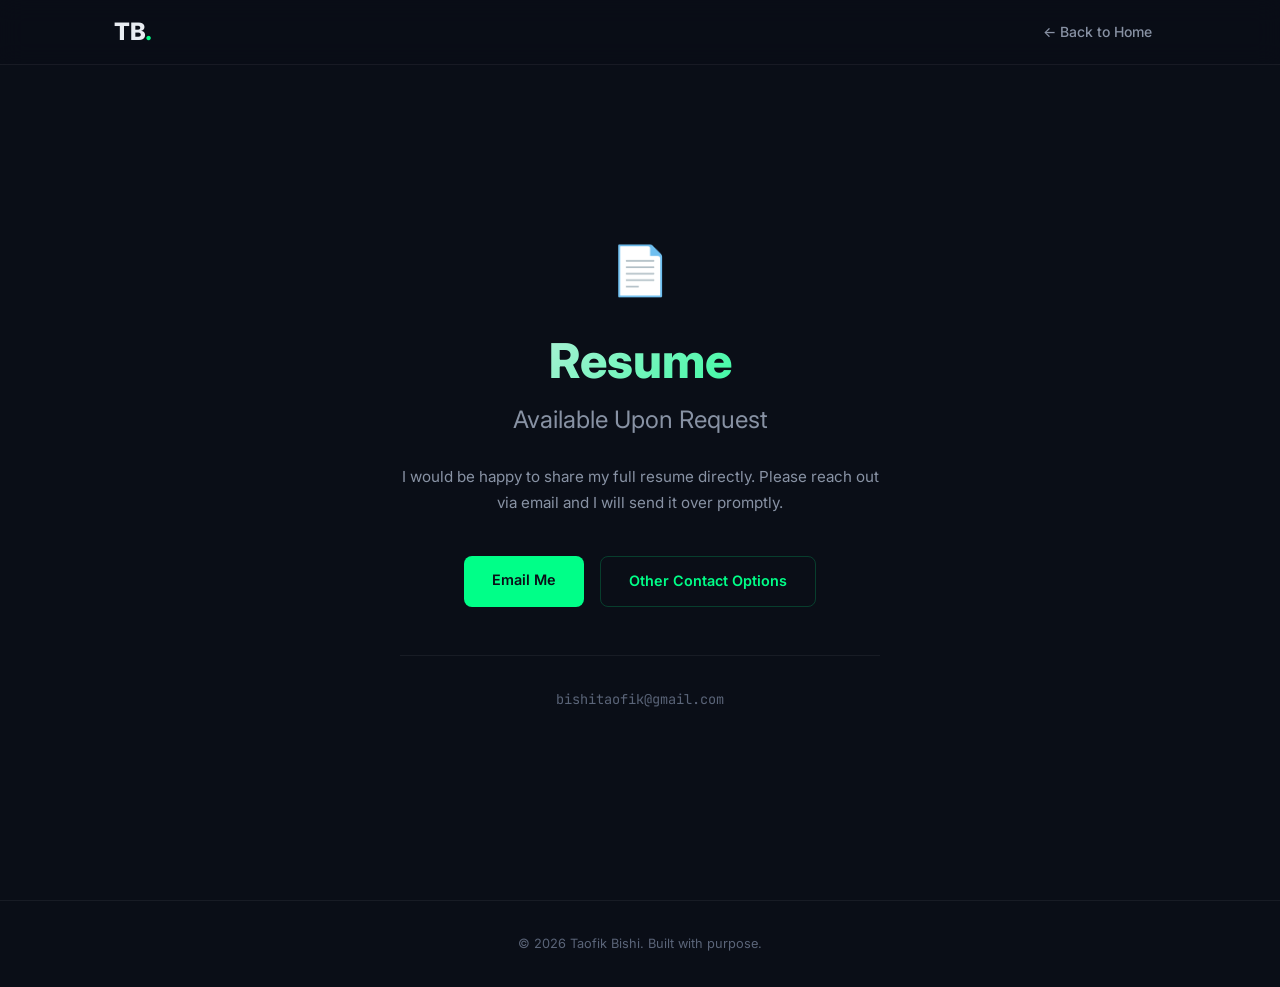
==== resume.html @ 84e80323 "Add technical blog (3 articles), SEO/Open Graph meta, resume page, and responsive blog styles" ====
<!DOCTYPE html>
<html lang="en">
<head>
  <meta charset="UTF-8">
  <meta name="viewport" content="width=device-width, initial-scale=1.0">
  <meta name="description" content="Resume request page for Taofik Bishi — Finance & Cybersecurity Professional.">
  <meta name="author" content="Taofik Bishi">
  <title>Resume | Taofik Bishi</title>
  <link rel="preconnect" href="https://fonts.googleapis.com">
  <link rel="preconnect" href="https://fonts.gstatic.com" crossorigin>
  <link href="https://fonts.googleapis.com/css2?family=Inter:wght@300;400;500;600;700;800&family=JetBrains+Mono:wght@400;500&display=swap" rel="stylesheet">
  <link rel="stylesheet" href="styles.css">
</head>
<body>
  <!-- Navigation -->
  <nav id="navbar" class="scrolled" role="navigation" aria-label="Resume navigation">
    <div class="nav-container">
      <a href="index.html" class="nav-logo">TB<span class="accent">.</span></a>
      <ul class="nav-links" id="nav-links" role="list">
        <li><a href="index.html">&larr; Back to Home</a></li>
      </ul>
    </div>
  </nav>

  <!-- Resume Section -->
  <section class="hero" style="min-height: 100vh;">
    <div class="hero-content">
      <div class="resume-icon" style="font-size: 3rem; margin-bottom: 24px;">&#128196;</div>
      <h1 class="hero-name" style="font-size: clamp(2rem, 5vw, 3rem);">Resume</h1>
      <h2 class="hero-title" style="margin-bottom: 24px;">Available Upon Request</h2>
      <p style="color: var(--text-secondary); max-width: 480px; margin: 0 auto 40px; font-size: 0.95rem; line-height: 1.7;">
        I would be happy to share my full resume directly. Please reach out via email and I will send it over promptly.
      </p>
      <div class="hero-cta">
        <a href="mailto:bishitaofik@gmail.com" class="btn btn-primary">Email Me</a>
        <a href="index.html#contact" class="btn btn-outline">Other Contact Options</a>
      </div>
      <div style="margin-top: 48px; padding-top: 32px; border-top: 1px solid var(--border);">
        <p style="color: var(--text-muted); font-size: 0.85rem; font-family: var(--font-mono);">bishitaofik@gmail.com</p>
      </div>
    </div>
  </section>

  <!-- Footer -->
  <footer class="footer">
    <div class="container">
      <p>&copy; 2026 Taofik Bishi. Built with purpose.</p>
    </div>
  </footer>

  <script src="script.js"></script>
</body>
</html>
---- styles.css ----
/* ============================================
   Taofik Bishi — Portfolio Stylesheet
   Dark theme + cyber-green accent
   ============================================ */

/* --- Reset & Base --- */
*,
*::before,
*::after {
  margin: 0;
  padding: 0;
  box-sizing: border-box;
}

:root {
  --bg-primary: #0a0e17;
  --bg-secondary: #0f1520;
  --bg-card: #141c2b;
  --bg-card-hover: #1a2538;
  --accent: #00ff88;
  --accent-dim: rgba(0, 255, 136, 0.15);
  --accent-glow: rgba(0, 255, 136, 0.3);
  --text-primary: #e8ecf1;
  --text-secondary: #8892a4;
  --text-muted: #5a6478;
  --border: rgba(255, 255, 255, 0.06);
  --border-accent: rgba(0, 255, 136, 0.2);
  --font-body: 'Inter', -apple-system, BlinkMacSystemFont, 'Segoe UI', sans-serif;
  --font-mono: 'JetBrains Mono', 'Fira Code', monospace;
  --radius: 8px;
  --radius-lg: 12px;
  --shadow: 0 4px 24px rgba(0, 0, 0, 0.3);
  --shadow-glow: 0 0 20px rgba(0, 255, 136, 0.1);
  --transition: 0.3s cubic-bezier(0.4, 0, 0.2, 1);
  --max-width: 1100px;
}

html {
  scroll-behavior: smooth;
  font-size: 16px;
}

body {
  font-family: var(--font-body);
  background-color: var(--bg-primary);
  color: var(--text-primary);
  line-height: 1.7;
  overflow-x: hidden;
  -webkit-font-smoothing: antialiased;
  -moz-osx-font-smoothing: grayscale;
}

a {
  color: var(--accent);
  text-decoration: none;
  transition: color var(--transition);
}

a:hover {
  color: #33ffaa;
}

img {
  max-width: 100%;
  display: block;
}

/* --- Matrix Background --- */
#matrix-bg {
  position: fixed;
  top: 0;
  left: 0;
  width: 100%;
  height: 100%;
  z-index: 0;
  pointer-events: none;
  opacity: 0.04;
}

/* --- Container --- */
.container {
  max-width: var(--max-width);
  margin: 0 auto;
  padding: 0 24px;
}

/* --- Navigation --- */
#navbar {
  position: fixed;
  top: 0;
  left: 0;
  right: 0;
  z-index: 1000;
  background: rgba(10, 14, 23, 0.85);
  backdrop-filter: blur(12px);
  -webkit-backdrop-filter: blur(12px);
  border-bottom: 1px solid var(--border);
  transition: background var(--transition), box-shadow var(--transition);
}

#navbar.scrolled {
  background: rgba(10, 14, 23, 0.95);
  box-shadow: 0 2px 20px rgba(0, 0, 0, 0.4);
}

.nav-container {
  max-width: var(--max-width);
  margin: 0 auto;
  padding: 0 24px;
  display: flex;
  align-items: center;
  justify-content: space-between;
  height: 64px;
}

.nav-logo {
  font-size: 1.5rem;
  font-weight: 800;
  color: var(--text-primary);
  letter-spacing: -0.5px;
}

.nav-logo .accent {
  color: var(--accent);
}

.nav-logo:hover {
  color: var(--text-primary);
}

.nav-links {
  display: flex;
  list-style: none;
  gap: 8px;
}

.nav-links a {
  color: var(--text-secondary);
  font-size: 0.875rem;
  font-weight: 500;
  padding: 8px 14px;
  border-radius: var(--radius);
  transition: color var(--transition), background var(--transition);
}

.nav-links a:hover,
.nav-links a.active {
  color: var(--accent);
  background: var(--accent-dim);
}

/* Hamburger */
.hamburger {
  display: none;
  flex-direction: column;
  gap: 5px;
  background: none;
  border: none;
  cursor: pointer;
  padding: 4px;
  z-index: 1001;
}

.hamburger span {
  display: block;
  width: 24px;
  height: 2px;
  background: var(--text-primary);
  border-radius: 2px;
  transition: transform var(--transition), opacity var(--transition);
}

.hamburger.active span:nth-child(1) {
  transform: rotate(45deg) translate(5px, 5px);
}

.hamburger.active span:nth-child(2) {
  opacity: 0;
}

.hamburger.active span:nth-child(3) {
  transform: rotate(-45deg) translate(5px, -5px);
}

/* --- Hero Section --- */
.hero {
  position: relative;
  z-index: 1;
  min-height: 100vh;
  display: flex;
  flex-direction: column;
  align-items: center;
  justify-content: center;
  text-align: center;
  padding: 120px 24px 80px;
}

.hero-content {
  max-width: 720px;
}

.hero-greeting {
  font-family: var(--font-mono);
  font-size: 1rem;
  color: var(--accent);
  margin-bottom: 12px;
  letter-spacing: 1px;
}

.hero-name {
  font-size: clamp(2.8rem, 7vw, 4.5rem);
  font-weight: 800;
  line-height: 1.1;
  margin-bottom: 12px;
  background: linear-gradient(135deg, var(--text-primary) 0%, var(--accent) 100%);
  -webkit-background-clip: text;
  -webkit-text-fill-color: transparent;
  background-clip: text;
}

.hero-title {
  font-size: clamp(1.1rem, 3vw, 1.5rem);
  font-weight: 400;
  color: var(--text-secondary);
  margin-bottom: 16px;
}

.hero-tagline {
  font-family: var(--font-mono);
  font-size: 0.95rem;
  color: var(--text-muted);
  min-height: 1.7em;
  margin-bottom: 36px;
}

.hero-tagline .cursor {
  display: inline-block;
  width: 2px;
  height: 1.1em;
  background: var(--accent);
  margin-left: 2px;
  vertical-align: text-bottom;
  animation: blink 1s step-end infinite;
}

@keyframes blink {
  0%, 100% { opacity: 1; }
  50% { opacity: 0; }
}

.hero-cta {
  display: flex;
  gap: 16px;
  justify-content: center;
  flex-wrap: wrap;
}

.hero-scroll-indicator {
  position: absolute;
  bottom: 32px;
  left: 50%;
  transform: translateX(-50%);
  animation: float 2.5s ease-in-out infinite;
}

.scroll-arrow {
  width: 24px;
  height: 24px;
  border-right: 2px solid var(--text-muted);
  border-bottom: 2px solid var(--text-muted);
  transform: rotate(45deg);
  opacity: 0.4;
}

@keyframes float {
  0%, 100% { transform: translateX(-50%) translateY(0); }
  50% { transform: translateX(-50%) translateY(10px); }
}

/* --- Buttons --- */
.btn {
  display: inline-block;
  padding: 12px 28px;
  font-size: 0.9rem;
  font-weight: 600;
  border-radius: var(--radius);
  cursor: pointer;
  transition: all var(--transition);
  border: none;
  font-family: var(--font-body);
}

.btn-primary {
  background: var(--accent);
  color: var(--bg-primary);
}

.btn-primary:hover {
  background: #33ffaa;
  color: var(--bg-primary);
  box-shadow: var(--shadow-glow);
  transform: translateY(-2px);
}

.btn-outline {
  background: transparent;
  color: var(--accent);
  border: 1px solid var(--border-accent);
}

.btn-outline:hover {
  background: var(--accent-dim);
  color: var(--accent);
  transform: translateY(-2px);
}

/* --- Section Base --- */
.section {
  position: relative;
  z-index: 1;
  padding: 100px 0;
}

.section-alt {
  background: var(--bg-secondary);
}

.section-title {
  font-size: 2rem;
  font-weight: 700;
  text-align: center;
  margin-bottom: 56px;
  position: relative;
}

.section-title::after {
  content: '';
  display: block;
  width: 48px;
  height: 3px;
  background: var(--accent);
  margin: 16px auto 0;
  border-radius: 2px;
}

/* --- About Section --- */
.about-content {
  display: grid;
  grid-template-columns: 1fr 1fr;
  gap: 48px;
  align-items: start;
}

.about-text p {
  color: var(--text-secondary);
  margin-bottom: 16px;
  font-size: 0.95rem;
}

.about-text strong {
  color: var(--text-primary);
}

.about-highlights {
  display: flex;
  flex-direction: column;
  gap: 16px;
}

.highlight-card {
  background: var(--bg-card);
  border: 1px solid var(--border);
  border-radius: var(--radius);
  padding: 20px 24px;
  display: flex;
  align-items: center;
  gap: 16px;
  transition: border-color var(--transition), transform var(--transition);
}

.highlight-card:hover {
  border-color: var(--border-accent);
  transform: translateX(4px);
}

.highlight-icon {
  font-size: 1.5rem;
  width: 48px;
  height: 48px;
  display: flex;
  align-items: center;
  justify-content: center;
  background: var(--accent-dim);
  border-radius: var(--radius);
  flex-shrink: 0;
}

.highlight-card h3 {
  font-size: 1rem;
  font-weight: 600;
  margin-bottom: 2px;
}

.highlight-card p {
  font-size: 0.8rem;
  color: var(--text-muted);
}

/* --- Skills Section --- */
.skills-grid {
  display: grid;
  grid-template-columns: repeat(2, 1fr);
  gap: 20px;
}

.skill-card {
  background: var(--bg-card);
  border: 1px solid var(--border);
  border-radius: var(--radius);
  padding: 20px 24px;
  transition: border-color var(--transition), box-shadow var(--transition);
}

.skill-card:hover {
  border-color: var(--border-accent);
  box-shadow: var(--shadow-glow);
}

.skill-header {
  display: flex;
  justify-content: space-between;
  align-items: center;
  margin-bottom: 10px;
}

.skill-name {
  font-weight: 600;
  font-size: 0.95rem;
}

.skill-level {
  font-family: var(--font-mono);
  font-size: 0.8rem;
  color: var(--accent);
}

.skill-bar {
  width: 100%;
  height: 6px;
  background: rgba(255, 255, 255, 0.06);
  border-radius: 3px;
  overflow: hidden;
  margin-bottom: 10px;
}

.skill-fill {
  height: 100%;
  width: 0;
  background: linear-gradient(90deg, var(--accent), #00cc6a);
  border-radius: 3px;
  transition: width 1.2s cubic-bezier(0.4, 0, 0.2, 1);
}

.skill-tag {
  font-size: 0.75rem;
  color: var(--text-muted);
  font-family: var(--font-mono);
}

/* --- Projects Section --- */
.projects-grid {
  display: grid;
  grid-template-columns: repeat(auto-fill, minmax(320px, 1fr));
  gap: 24px;
}

.project-card {
  background: var(--bg-card);
  border: 1px solid var(--border);
  border-radius: var(--radius-lg);
  padding: 32px 28px;
  display: flex;
  flex-direction: column;
  transition: border-color var(--transition), transform var(--transition), box-shadow var(--transition);
}

.project-card:hover {
  border-color: var(--border-accent);
  transform: translateY(-4px);
  box-shadow: var(--shadow-glow);
}

.project-icon {
  font-size: 2rem;
  margin-bottom: 16px;
}

.project-name {
  font-size: 1.15rem;
  font-weight: 700;
  margin-bottom: 10px;
}

.project-desc {
  color: var(--text-secondary);
  font-size: 0.875rem;
  flex-grow: 1;
  margin-bottom: 16px;
}

.project-tags {
  display: flex;
  flex-wrap: wrap;
  gap: 8px;
  margin-bottom: 16px;
}

.project-tags span {
  font-family: var(--font-mono);
  font-size: 0.7rem;
  padding: 4px 10px;
  background: var(--accent-dim);
  color: var(--accent);
  border-radius: 20px;
  border: 1px solid var(--border-accent);
}

.project-link {
  font-size: 0.875rem;
  font-weight: 600;
  display: inline-flex;
  align-items: center;
  gap: 4px;
  transition: gap var(--transition);
}

.project-link:hover {
  gap: 8px;
}

/* --- Blog Section --- */
.blog-grid {
  display: grid;
  grid-template-columns: repeat(auto-fill, minmax(320px, 1fr));
  gap: 24px;
}

.blog-card {
  background: var(--bg-card);
  border: 1px solid var(--border);
  border-radius: var(--radius-lg);
  padding: 32px 28px;
  display: flex;
  flex-direction: column;
  transition: border-color var(--transition), transform var(--transition), box-shadow var(--transition);
  color: var(--text-primary);
  text-decoration: none;
}

.blog-card:hover {
  border-color: var(--border-accent);
  transform: translateY(-4px);
  box-shadow: var(--shadow-glow);
  color: var(--text-primary);
}

.blog-card-tag {
  font-family: var(--font-mono);
  font-size: 0.7rem;
  padding: 4px 10px;
  background: var(--accent-dim);
  color: var(--accent);
  border-radius: 20px;
  border: 1px solid var(--border-accent);
  display: inline-block;
  width: fit-content;
  margin-bottom: 16px;
}

.blog-card-title {
  font-size: 1.15rem;
  font-weight: 700;
  margin-bottom: 10px;
  line-height: 1.4;
}

.blog-card-excerpt {
  color: var(--text-secondary);
  font-size: 0.875rem;
  flex-grow: 1;
  margin-bottom: 16px;
  line-height: 1.6;
}

.blog-card-meta {
  display: flex;
  align-items: center;
  gap: 8px;
  font-family: var(--font-mono);
  font-size: 0.75rem;
  color: var(--text-muted);
}

/* --- Blog Article Page --- */

/* Reading Progress Bar */
.reading-progress {
  position: fixed;
  top: 0;
  left: 0;
  width: 0;
  height: 3px;
  background: linear-gradient(90deg, var(--accent), #33ffaa);
  z-index: 1001;
  transition: width 0.1s linear;
}

.blog-article {
  position: relative;
  z-index: 1;
  max-width: 720px;
  margin: 0 auto;
  padding: 120px 24px 80px;
}

.article-header {
  margin-bottom: 48px;
  padding-bottom: 32px;
  border-bottom: 1px solid var(--border);
}

.article-meta {
  display: flex;
  align-items: center;
  gap: 8px;
  font-family: var(--font-mono);
  font-size: 0.8rem;
  color: var(--text-muted);
  margin-bottom: 16px;
}

.meta-separator {
  color: var(--text-muted);
}

.article-title {
  font-size: clamp(1.8rem, 5vw, 2.5rem);
  font-weight: 800;
  line-height: 1.2;
  margin-bottom: 16px;
  background: linear-gradient(135deg, var(--text-primary) 0%, var(--accent) 100%);
  -webkit-background-clip: text;
  -webkit-text-fill-color: transparent;
  background-clip: text;
}

.article-subtitle {
  font-size: 1.1rem;
  color: var(--text-secondary);
  line-height: 1.6;
}

/* Article Body */
.article-body h2 {
  font-size: 1.5rem;
  font-weight: 700;
  margin-top: 48px;
  margin-bottom: 16px;
  color: var(--text-primary);
}

.article-body h3 {
  font-size: 1.15rem;
  font-weight: 600;
  margin-top: 32px;
  margin-bottom: 12px;
  color: var(--accent);
}

.article-body p {
  color: var(--text-secondary);
  font-size: 0.95rem;
  margin-bottom: 20px;
  line-height: 1.8;
}

.article-body strong {
  color: var(--text-primary);
  font-weight: 600;
}

.article-body em {
  color: var(--accent);
  font-style: italic;
}

.article-body ul,
.article-body ol {
  color: var(--text-secondary);
  font-size: 0.95rem;
  margin-bottom: 20px;
  padding-left: 24px;
  line-height: 1.8;
}

.article-body li {
  margin-bottom: 8px;
}

.article-body li strong {
  color: var(--text-primary);
}

/* Code Blocks */
.article-body code {
  font-family: var(--font-mono);
  font-size: 0.85rem;
  background: var(--bg-card);
  color: var(--accent);
  padding: 2px 6px;
  border-radius: 4px;
  border: 1px solid var(--border);
}

.article-body pre {
  background: #0c1219;
  border: 1px solid var(--border);
  border-radius: var(--radius);
  padding: 24px;
  margin-bottom: 24px;
  overflow-x: auto;
  position: relative;
}

.article-body pre code {
  background: none;
  border: none;
  padding: 0;
  font-size: 0.8rem;
  line-height: 1.7;
  color: #c5d1de;
  display: block;
  white-space: pre;
}

/* Syntax Highlighting (dark theme) */
.article-body pre code .keyword { color: #ff79c6; }
.article-body pre code .string { color: #f1fa8c; }
.article-body pre code .comment { color: #6272a4; }
.article-body pre code .function { color: #50fa7b; }
.article-body pre code .number { color: #bd93f9; }

/* Article CTA */
.article-cta {
  margin-top: 56px;
  padding-top: 32px;
  border-top: 1px solid var(--border);
  display: flex;
  gap: 16px;
  flex-wrap: wrap;
}

/* --- Contact Resume Button --- */
.contact-resume {
  text-align: center;
  margin-bottom: 32px;
}

/* --- Experience Timeline --- */
.timeline {
  position: relative;
  max-width: 700px;
  margin: 0 auto;
  padding-left: 32px;
}

.timeline::before {
  content: '';
  position: absolute;
  left: 7px;
  top: 8px;
  bottom: 8px;
  width: 2px;
  background: linear-gradient(180deg, var(--accent), var(--border));
}

.timeline-item {
  position: relative;
  margin-bottom: 40px;
}

.timeline-item:last-child {
  margin-bottom: 0;
}

.timeline-marker {
  position: absolute;
  left: -32px;
  top: 6px;
  width: 16px;
  height: 16px;
  border-radius: 50%;
  background: var(--bg-primary);
  border: 2px solid var(--accent);
  z-index: 1;
}

.timeline-item:first-child .timeline-marker {
  background: var(--accent);
  box-shadow: 0 0 12px var(--accent-glow);
}

.timeline-content {
  background: var(--bg-card);
  border: 1px solid var(--border);
  border-radius: var(--radius);
  padding: 24px;
  transition: border-color var(--transition);
}

.timeline-content:hover {
  border-color: var(--border-accent);
}

.timeline-date {
  font-family: var(--font-mono);
  font-size: 0.8rem;
  color: var(--accent);
  margin-bottom: 8px;
  display: block;
}

.timeline-content h3 {
  font-size: 1.1rem;
  font-weight: 700;
  margin-bottom: 4px;
}

.timeline-content h4 {
  font-size: 0.9rem;
  font-weight: 400;
  color: var(--text-muted);
  margin-bottom: 12px;
}

.timeline-content p {
  color: var(--text-secondary);
  font-size: 0.875rem;
}

/* --- Education & Certifications --- */
.education-grid {
  display: grid;
  grid-template-columns: 1fr 1fr;
  gap: 48px;
}

.subsection-title {
  font-size: 1.2rem;
  font-weight: 600;
  margin-bottom: 24px;
  color: var(--accent);
  font-family: var(--font-mono);
  text-transform: uppercase;
  letter-spacing: 2px;
  font-size: 0.85rem;
}

.edu-card {
  display: flex;
  gap: 16px;
  background: var(--bg-card);
  border: 1px solid var(--border);
  border-radius: var(--radius);
  padding: 24px;
  margin-bottom: 16px;
  transition: border-color var(--transition);
}

.edu-card:hover {
  border-color: var(--border-accent);
}

.edu-icon {
  font-size: 1.5rem;
  flex-shrink: 0;
}

.edu-details h4 {
  font-size: 1rem;
  font-weight: 600;
  margin-bottom: 4px;
}

.edu-degree {
  font-size: 0.9rem;
  color: var(--accent);
  margin-bottom: 4px;
}

.edu-date,
.edu-location {
  font-size: 0.8rem;
  color: var(--text-muted);
}

.cert-card {
  display: flex;
  gap: 16px;
  align-items: center;
  background: var(--bg-card);
  border: 1px solid var(--border);
  border-radius: var(--radius);
  padding: 20px 24px;
  margin-bottom: 16px;
  transition: border-color var(--transition);
}

.cert-card:hover {
  border-color: var(--border-accent);
}

.cert-badge {
  width: 48px;
  height: 48px;
  display: flex;
  align-items: center;
  justify-content: center;
  background: var(--accent-dim);
  border: 1px solid var(--border-accent);
  border-radius: var(--radius);
  font-family: var(--font-mono);
  font-weight: 700;
  font-size: 0.85rem;
  color: var(--accent);
  flex-shrink: 0;
}

.cert-details h4 {
  font-size: 0.95rem;
  font-weight: 600;
  margin-bottom: 2px;
}

.cert-details p {
  font-size: 0.8rem;
  color: var(--text-muted);
}

/* --- Contact Section --- */
.contact-intro {
  text-align: center;
  color: var(--text-secondary);
  max-width: 560px;
  margin: -24px auto 40px;
  font-size: 0.95rem;
}

.contact-grid {
  display: grid;
  grid-template-columns: repeat(4, 1fr);
  gap: 20px;
}

.contact-card {
  background: var(--bg-card);
  border: 1px solid var(--border);
  border-radius: var(--radius-lg);
  padding: 32px 20px;
  text-align: center;
  transition: border-color var(--transition), transform var(--transition), box-shadow var(--transition);
  color: var(--text-primary);
  display: block;
}

.contact-card:hover {
  border-color: var(--border-accent);
  transform: translateY(-4px);
  box-shadow: var(--shadow-glow);
  color: var(--text-primary);
}

.contact-icon {
  font-size: 1.5rem;
  font-weight: 700;
  width: 56px;
  height: 56px;
  display: flex;
  align-items: center;
  justify-content: center;
  background: var(--accent-dim);
  border-radius: 50%;
  margin: 0 auto 16px;
  color: var(--accent);
  font-family: var(--font-mono);
}

.contact-card h3 {
  font-size: 0.95rem;
  font-weight: 600;
  margin-bottom: 6px;
}

.contact-card p {
  font-size: 0.8rem;
  color: var(--text-muted);
  word-break: break-word;
}

/* --- Footer --- */
.footer {
  position: relative;
  z-index: 1;
  text-align: center;
  padding: 32px 24px;
  border-top: 1px solid var(--border);
  background: var(--bg-primary);
}

.footer p {
  font-size: 0.8rem;
  color: var(--text-muted);
}

/* --- Fade-in Animation --- */
.fade-in {
  opacity: 0;
  transform: translateY(24px);
  transition: opacity 0.7s ease-out, transform 0.7s ease-out;
}

.fade-in.visible {
  opacity: 1;
  transform: translateY(0);
}

/* --- Responsive --- */

/* Tablet */
@media (max-width: 900px) {
  .about-content {
    grid-template-columns: 1fr;
    gap: 32px;
  }

  .education-grid {
    grid-template-columns: 1fr;
    gap: 40px;
  }

  .contact-grid {
    grid-template-columns: repeat(2, 1fr);
  }

  .skills-grid {
    grid-template-columns: 1fr;
  }

  .blog-grid {
    grid-template-columns: 1fr;
  }
}

/* Mobile */
@media (max-width: 640px) {
  .hamburger {
    display: flex;
  }

  .nav-links {
    display: none;
    position: fixed;
    top: 0;
    left: 0;
    right: 0;
    bottom: 0;
    background: rgba(10, 14, 23, 0.98);
    flex-direction: column;
    align-items: center;
    justify-content: center;
    gap: 8px;
    z-index: 999;
  }

  .nav-links.open {
    display: flex;
  }

  .nav-links a {
    font-size: 1.2rem;
    padding: 12px 24px;
  }

  .hero {
    padding: 100px 20px 60px;
  }

  .section {
    padding: 72px 0;
  }

  .section-title {
    font-size: 1.6rem;
    margin-bottom: 40px;
  }

  .projects-grid {
    grid-template-columns: 1fr;
  }

  .blog-grid {
    grid-template-columns: 1fr;
  }

  .contact-grid {
    grid-template-columns: 1fr;
  }

  .hero-cta {
    flex-direction: column;
    align-items: center;
  }

  .btn {
    width: 100%;
    max-width: 240px;
    text-align: center;
  }

  /* Blog article mobile */
  .blog-article {
    padding: 100px 16px 60px;
  }

  .article-title {
    font-size: 1.6rem;
  }

  .article-body h2 {
    font-size: 1.3rem;
  }

  .article-body pre {
    padding: 16px;
    margin-left: -16px;
    margin-right: -16px;
    border-radius: 0;
  }

  .article-body pre code {
    font-size: 0.72rem;
  }

  .article-cta {
    flex-direction: column;
  }

  .article-cta .btn {
    text-align: center;
  }
}
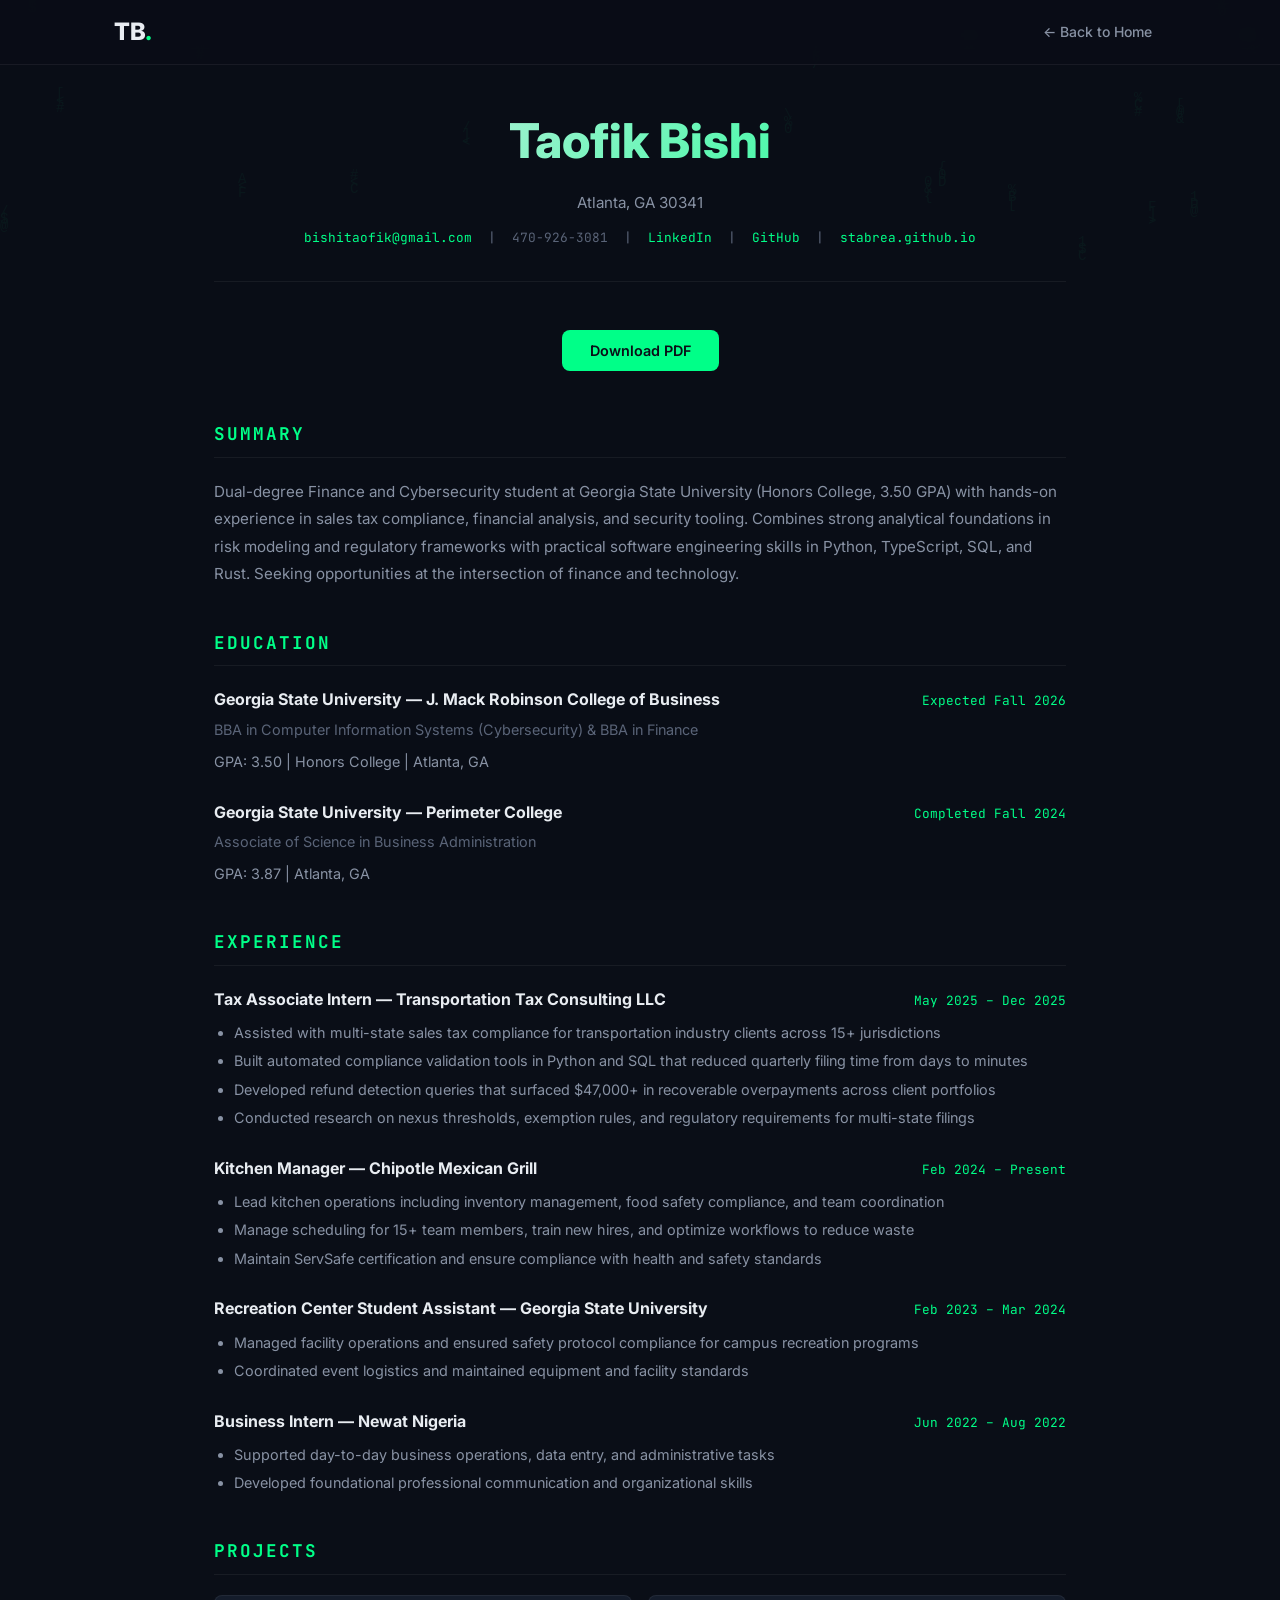
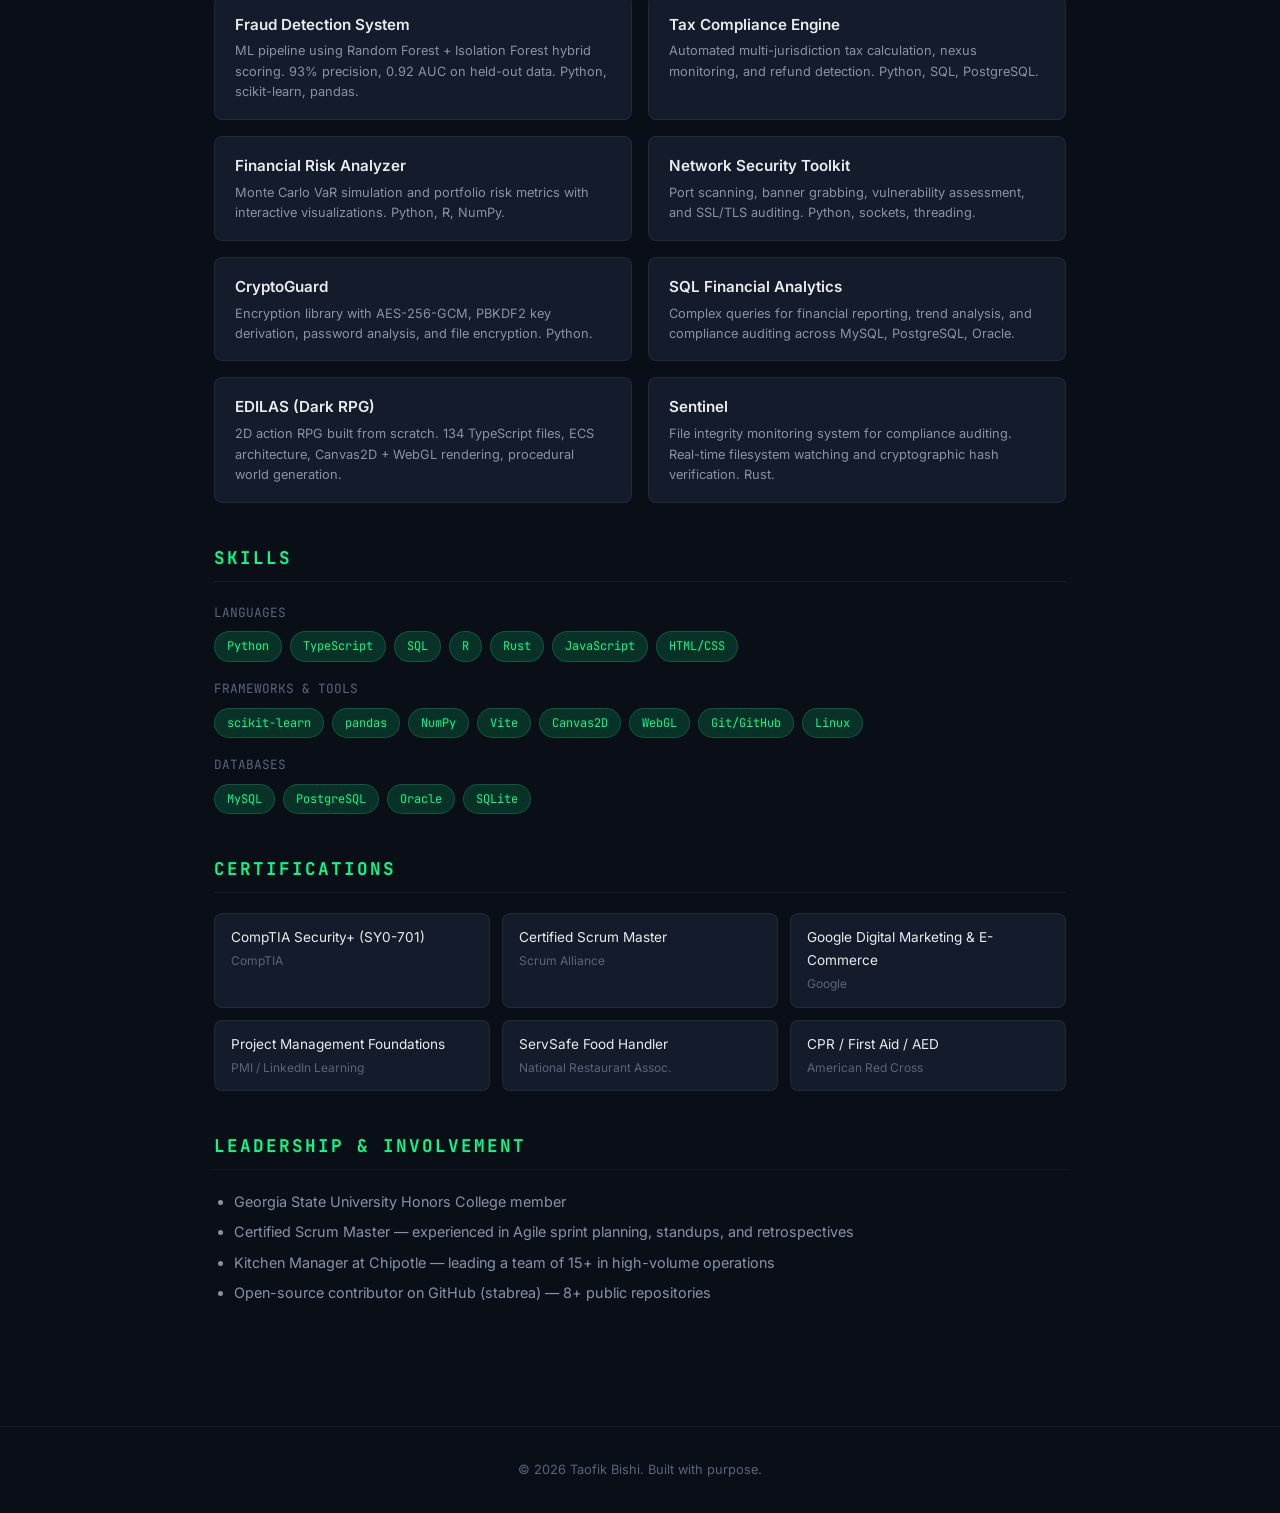
==== commit 252d7cf5: "Add full web resume with email-gated PDF download Replace the "Available Upon Request" placeholder w" ====
--- a/resume.html
+++ b/resume.html
@@ -3,15 +3,264 @@
 <head>
   <meta charset="UTF-8">
   <meta name="viewport" content="width=device-width, initial-scale=1.0">
-  <meta name="description" content="Resume request page for Taofik Bishi — Finance & Cybersecurity Professional.">
+  <meta name="description" content="Resume of Taofik Bishi — Dual-degree Finance and Cybersecurity student at Georgia State University with experience in tax compliance, financial analysis, and security tooling.">
   <meta name="author" content="Taofik Bishi">
+  <meta property="og:title" content="Resume — Taofik Bishi">
+  <meta property="og:description" content="Dual-degree Finance and Cybersecurity student at GSU with hands-on experience in sales tax compliance, financial analysis, and security tooling.">
+  <meta property="og:type" content="website">
+  <meta property="og:url" content="https://stabrea.github.io/resume.html">
+  <link rel="icon" href="data:image/svg+xml,<svg xmlns='http://www.w3.org/2000/svg' viewBox='0 0 100 100'><text y='.9em' font-size='90'>&#x1f6e1;</text></svg>">
   <title>Resume | Taofik Bishi</title>
   <link rel="preconnect" href="https://fonts.googleapis.com">
   <link rel="preconnect" href="https://fonts.gstatic.com" crossorigin>
   <link href="https://fonts.googleapis.com/css2?family=Inter:wght@300;400;500;600;700;800&family=JetBrains+Mono:wght@400;500&display=swap" rel="stylesheet">
   <link rel="stylesheet" href="styles.css">
+  <style>
+    .resume-page {
+      position: relative;
+      z-index: 1;
+      max-width: 900px;
+      margin: 0 auto;
+      padding: 100px 24px 80px;
+    }
+    .resume-header {
+      text-align: center;
+      margin-bottom: 48px;
+      padding-bottom: 32px;
+      border-bottom: 1px solid var(--border);
+    }
+    .resume-header h1 {
+      font-size: clamp(2rem, 5vw, 3rem);
+      font-weight: 800;
+      margin-bottom: 8px;
+      background: linear-gradient(135deg, var(--text-primary) 0%, var(--accent) 100%);
+      -webkit-background-clip: text;
+      -webkit-text-fill-color: transparent;
+      background-clip: text;
+    }
+    .resume-header .resume-location {
+      color: var(--text-secondary);
+      font-size: 0.95rem;
+      margin-bottom: 12px;
+    }
+    .resume-links {
+      display: flex;
+      flex-wrap: wrap;
+      justify-content: center;
+      gap: 16px;
+      font-family: var(--font-mono);
+      font-size: 0.8rem;
+    }
+    .resume-links a {
+      color: var(--accent);
+    }
+    .resume-links span {
+      color: var(--text-muted);
+    }
+    .resume-download-bar {
+      text-align: center;
+      margin-bottom: 48px;
+    }
+    .resume-section {
+      margin-bottom: 40px;
+    }
+    .resume-section-title {
+      font-size: 1.1rem;
+      font-weight: 700;
+      text-transform: uppercase;
+      letter-spacing: 2px;
+      color: var(--accent);
+      font-family: var(--font-mono);
+      margin-bottom: 20px;
+      padding-bottom: 8px;
+      border-bottom: 1px solid var(--border);
+    }
+    .resume-summary {
+      color: var(--text-secondary);
+      font-size: 0.95rem;
+      line-height: 1.8;
+    }
+    .resume-entry {
+      margin-bottom: 24px;
+    }
+    .resume-entry-header {
+      display: flex;
+      justify-content: space-between;
+      align-items: baseline;
+      flex-wrap: wrap;
+      gap: 8px;
+      margin-bottom: 4px;
+    }
+    .resume-entry-title {
+      font-size: 1rem;
+      font-weight: 700;
+      color: var(--text-primary);
+    }
+    .resume-entry-date {
+      font-family: var(--font-mono);
+      font-size: 0.8rem;
+      color: var(--accent);
+      white-space: nowrap;
+    }
+    .resume-entry-subtitle {
+      font-size: 0.9rem;
+      color: var(--text-muted);
+      margin-bottom: 8px;
+    }
+    .resume-entry p,
+    .resume-entry li {
+      color: var(--text-secondary);
+      font-size: 0.9rem;
+      line-height: 1.7;
+    }
+    .resume-entry ul {
+      padding-left: 20px;
+      margin-top: 8px;
+    }
+    .resume-entry li {
+      margin-bottom: 4px;
+    }
+    .resume-projects-grid {
+      display: grid;
+      grid-template-columns: 1fr 1fr;
+      gap: 16px;
+    }
+    .resume-project {
+      background: var(--bg-card);
+      border: 1px solid var(--border);
+      border-radius: var(--radius);
+      padding: 16px 20px;
+    }
+    .resume-project h4 {
+      font-size: 0.95rem;
+      font-weight: 600;
+      margin-bottom: 4px;
+    }
+    .resume-project p {
+      color: var(--text-secondary);
+      font-size: 0.8rem;
+      line-height: 1.6;
+    }
+    .resume-skills-list {
+      display: flex;
+      flex-wrap: wrap;
+      gap: 8px;
+    }
+    .resume-skills-list span {
+      font-family: var(--font-mono);
+      font-size: 0.75rem;
+      padding: 4px 12px;
+      background: var(--accent-dim);
+      color: var(--accent);
+      border-radius: 20px;
+      border: 1px solid var(--border-accent);
+    }
+    .resume-certs-grid {
+      display: grid;
+      grid-template-columns: repeat(auto-fill, minmax(220px, 1fr));
+      gap: 12px;
+    }
+    .resume-cert {
+      background: var(--bg-card);
+      border: 1px solid var(--border);
+      border-radius: var(--radius);
+      padding: 12px 16px;
+      font-size: 0.85rem;
+      color: var(--text-primary);
+    }
+    .resume-cert small {
+      display: block;
+      color: var(--text-muted);
+      font-size: 0.75rem;
+      margin-top: 2px;
+    }
+    .resume-leadership-list li {
+      color: var(--text-secondary);
+      font-size: 0.9rem;
+      margin-bottom: 6px;
+    }
+
+    /* Email gate modal */
+    .email-modal-overlay {
+      display: none;
+      position: fixed;
+      top: 0; left: 0; right: 0; bottom: 0;
+      background: rgba(10, 14, 23, 0.9);
+      z-index: 2000;
+      align-items: center;
+      justify-content: center;
+    }
+    .email-modal-overlay.active {
+      display: flex;
+    }
+    .email-modal {
+      background: var(--bg-card);
+      border: 1px solid var(--border-accent);
+      border-radius: var(--radius-lg);
+      padding: 40px;
+      max-width: 420px;
+      width: 90%;
+      text-align: center;
+      box-shadow: 0 0 40px rgba(0, 255, 136, 0.1);
+    }
+    .email-modal h3 {
+      font-size: 1.2rem;
+      margin-bottom: 8px;
+    }
+    .email-modal p {
+      color: var(--text-secondary);
+      font-size: 0.85rem;
+      margin-bottom: 20px;
+    }
+    .email-modal input[type="email"] {
+      width: 100%;
+      padding: 12px 16px;
+      background: var(--bg-primary);
+      border: 1px solid var(--border);
+      border-radius: var(--radius);
+      color: var(--text-primary);
+      font-family: var(--font-body);
+      font-size: 0.9rem;
+      outline: none;
+      transition: border-color var(--transition);
+      margin-bottom: 12px;
+    }
+    .email-modal input[type="email"]:focus {
+      border-color: var(--accent);
+    }
+    .email-modal .btn {
+      width: 100%;
+      margin-bottom: 8px;
+    }
+    .email-modal .modal-skip {
+      font-size: 0.75rem;
+      color: var(--text-muted);
+      cursor: pointer;
+      background: none;
+      border: none;
+      font-family: var(--font-body);
+    }
+    .email-modal .modal-skip:hover {
+      color: var(--text-secondary);
+    }
+    .email-modal .modal-error {
+      color: #ff5555;
+      font-size: 0.8rem;
+      margin-bottom: 8px;
+      display: none;
+    }
+
+    @media (max-width: 640px) {
+      .resume-page { padding: 90px 16px 60px; }
+      .resume-entry-header { flex-direction: column; }
+      .resume-projects-grid { grid-template-columns: 1fr; }
+      .resume-links { flex-direction: column; gap: 8px; }
+    }
+  </style>
 </head>
 <body>
+  <canvas id="matrix-bg" aria-hidden="true"></canvas>
+
   <!-- Navigation -->
   <nav id="navbar" class="scrolled" role="navigation" aria-label="Resume navigation">
     <div class="nav-container">
@@ -22,24 +271,209 @@
     </div>
   </nav>
 
-  <!-- Resume Section -->
-  <section class="hero" style="min-height: 100vh;">
-    <div class="hero-content">
-      <div class="resume-icon" style="font-size: 3rem; margin-bottom: 24px;">&#128196;</div>
-      <h1 class="hero-name" style="font-size: clamp(2rem, 5vw, 3rem);">Resume</h1>
-      <h2 class="hero-title" style="margin-bottom: 24px;">Available Upon Request</h2>
-      <p style="color: var(--text-secondary); max-width: 480px; margin: 0 auto 40px; font-size: 0.95rem; line-height: 1.7;">
-        I would be happy to share my full resume directly. Please reach out via email and I will send it over promptly.
+  <!-- Email Gate Modal -->
+  <div class="email-modal-overlay" id="email-modal">
+    <div class="email-modal">
+      <h3>Download Resume (PDF)</h3>
+      <p>Enter your email to receive the latest version of my resume.</p>
+      <div class="modal-error" id="modal-error">Please enter a valid email address.</div>
+      <input type="email" id="email-input" placeholder="you@example.com" autocomplete="email">
+      <button class="btn btn-primary" id="email-submit">Download PDF</button>
+      <button class="modal-skip" id="email-skip">No thanks, just view the web version</button>
+    </div>
+  </div>
+
+  <!-- Resume Content -->
+  <div class="resume-page">
+    <header class="resume-header">
+      <h1>Taofik Bishi</h1>
+      <p class="resume-location">Atlanta, GA 30341</p>
+      <div class="resume-links">
+        <a href="mailto:bishitaofik@gmail.com">bishitaofik@gmail.com</a>
+        <span>|</span>
+        <span>470-926-3081</span>
+        <span>|</span>
+        <a href="https://linkedin.com/in/taofikbishi" target="_blank" rel="noopener noreferrer">LinkedIn</a>
+        <span>|</span>
+        <a href="https://github.com/stabrea" target="_blank" rel="noopener noreferrer">GitHub</a>
+        <span>|</span>
+        <a href="https://stabrea.github.io" target="_blank" rel="noopener noreferrer">stabrea.github.io</a>
+      </div>
+    </header>
+
+    <div class="resume-download-bar">
+      <button class="btn btn-primary" id="download-pdf-btn">Download PDF</button>
+    </div>
+
+    <!-- Summary -->
+    <div class="resume-section">
+      <h2 class="resume-section-title">Summary</h2>
+      <p class="resume-summary">
+        Dual-degree Finance and Cybersecurity student at Georgia State University (Honors College, 3.50 GPA) with hands-on experience in sales tax compliance, financial analysis, and security tooling. Combines strong analytical foundations in risk modeling and regulatory frameworks with practical software engineering skills in Python, TypeScript, SQL, and Rust. Seeking opportunities at the intersection of finance and technology.
       </p>
-      <div class="hero-cta">
-        <a href="mailto:bishitaofik@gmail.com" class="btn btn-primary">Email Me</a>
-        <a href="index.html#contact" class="btn btn-outline">Other Contact Options</a>
-      </div>
-      <div style="margin-top: 48px; padding-top: 32px; border-top: 1px solid var(--border);">
-        <p style="color: var(--text-muted); font-size: 0.85rem; font-family: var(--font-mono);">bishitaofik@gmail.com</p>
-      </div>
-    </div>
-  </section>
+    </div>
+
+    <!-- Education -->
+    <div class="resume-section">
+      <h2 class="resume-section-title">Education</h2>
+
+      <div class="resume-entry">
+        <div class="resume-entry-header">
+          <span class="resume-entry-title">Georgia State University &mdash; J. Mack Robinson College of Business</span>
+          <span class="resume-entry-date">Expected Fall 2026</span>
+        </div>
+        <div class="resume-entry-subtitle">BBA in Computer Information Systems (Cybersecurity) &amp; BBA in Finance</div>
+        <p>GPA: 3.50 | Honors College | Atlanta, GA</p>
+      </div>
+
+      <div class="resume-entry">
+        <div class="resume-entry-header">
+          <span class="resume-entry-title">Georgia State University &mdash; Perimeter College</span>
+          <span class="resume-entry-date">Completed Fall 2024</span>
+        </div>
+        <div class="resume-entry-subtitle">Associate of Science in Business Administration</div>
+        <p>GPA: 3.87 | Atlanta, GA</p>
+      </div>
+    </div>
+
+    <!-- Experience -->
+    <div class="resume-section">
+      <h2 class="resume-section-title">Experience</h2>
+
+      <div class="resume-entry">
+        <div class="resume-entry-header">
+          <span class="resume-entry-title">Tax Associate Intern &mdash; Transportation Tax Consulting LLC</span>
+          <span class="resume-entry-date">May 2025 &ndash; Dec 2025</span>
+        </div>
+        <ul>
+          <li>Assisted with multi-state sales tax compliance for transportation industry clients across 15+ jurisdictions</li>
+          <li>Built automated compliance validation tools in Python and SQL that reduced quarterly filing time from days to minutes</li>
+          <li>Developed refund detection queries that surfaced $47,000+ in recoverable overpayments across client portfolios</li>
+          <li>Conducted research on nexus thresholds, exemption rules, and regulatory requirements for multi-state filings</li>
+        </ul>
+      </div>
+
+      <div class="resume-entry">
+        <div class="resume-entry-header">
+          <span class="resume-entry-title">Kitchen Manager &mdash; Chipotle Mexican Grill</span>
+          <span class="resume-entry-date">Feb 2024 &ndash; Present</span>
+        </div>
+        <ul>
+          <li>Lead kitchen operations including inventory management, food safety compliance, and team coordination</li>
+          <li>Manage scheduling for 15+ team members, train new hires, and optimize workflows to reduce waste</li>
+          <li>Maintain ServSafe certification and ensure compliance with health and safety standards</li>
+        </ul>
+      </div>
+
+      <div class="resume-entry">
+        <div class="resume-entry-header">
+          <span class="resume-entry-title">Recreation Center Student Assistant &mdash; Georgia State University</span>
+          <span class="resume-entry-date">Feb 2023 &ndash; Mar 2024</span>
+        </div>
+        <ul>
+          <li>Managed facility operations and ensured safety protocol compliance for campus recreation programs</li>
+          <li>Coordinated event logistics and maintained equipment and facility standards</li>
+        </ul>
+      </div>
+
+      <div class="resume-entry">
+        <div class="resume-entry-header">
+          <span class="resume-entry-title">Business Intern &mdash; Newat Nigeria</span>
+          <span class="resume-entry-date">Jun 2022 &ndash; Aug 2022</span>
+        </div>
+        <ul>
+          <li>Supported day-to-day business operations, data entry, and administrative tasks</li>
+          <li>Developed foundational professional communication and organizational skills</li>
+        </ul>
+      </div>
+    </div>
+
+    <!-- Projects -->
+    <div class="resume-section">
+      <h2 class="resume-section-title">Projects</h2>
+      <div class="resume-projects-grid">
+        <div class="resume-project">
+          <h4>Fraud Detection System</h4>
+          <p>ML pipeline using Random Forest + Isolation Forest hybrid scoring. 93% precision, 0.92 AUC on held-out data. Python, scikit-learn, pandas.</p>
+        </div>
+        <div class="resume-project">
+          <h4>Tax Compliance Engine</h4>
+          <p>Automated multi-jurisdiction tax calculation, nexus monitoring, and refund detection. Python, SQL, PostgreSQL.</p>
+        </div>
+        <div class="resume-project">
+          <h4>Financial Risk Analyzer</h4>
+          <p>Monte Carlo VaR simulation and portfolio risk metrics with interactive visualizations. Python, R, NumPy.</p>
+        </div>
+        <div class="resume-project">
+          <h4>Network Security Toolkit</h4>
+          <p>Port scanning, banner grabbing, vulnerability assessment, and SSL/TLS auditing. Python, sockets, threading.</p>
+        </div>
+        <div class="resume-project">
+          <h4>CryptoGuard</h4>
+          <p>Encryption library with AES-256-GCM, PBKDF2 key derivation, password analysis, and file encryption. Python.</p>
+        </div>
+        <div class="resume-project">
+          <h4>SQL Financial Analytics</h4>
+          <p>Complex queries for financial reporting, trend analysis, and compliance auditing across MySQL, PostgreSQL, Oracle.</p>
+        </div>
+        <div class="resume-project">
+          <h4>EDILAS (Dark RPG)</h4>
+          <p>2D action RPG built from scratch. 134 TypeScript files, ECS architecture, Canvas2D + WebGL rendering, procedural world generation.</p>
+        </div>
+        <div class="resume-project">
+          <h4>Sentinel</h4>
+          <p>File integrity monitoring system for compliance auditing. Real-time filesystem watching and cryptographic hash verification. Rust.</p>
+        </div>
+      </div>
+    </div>
+
+    <!-- Skills -->
+    <div class="resume-section">
+      <h2 class="resume-section-title">Skills</h2>
+      <div style="margin-bottom: 16px;">
+        <p style="color: var(--text-muted); font-size: 0.8rem; font-family: var(--font-mono); margin-bottom: 8px;">LANGUAGES</p>
+        <div class="resume-skills-list">
+          <span>Python</span><span>TypeScript</span><span>SQL</span><span>R</span><span>Rust</span><span>JavaScript</span><span>HTML/CSS</span>
+        </div>
+      </div>
+      <div style="margin-bottom: 16px;">
+        <p style="color: var(--text-muted); font-size: 0.8rem; font-family: var(--font-mono); margin-bottom: 8px;">FRAMEWORKS & TOOLS</p>
+        <div class="resume-skills-list">
+          <span>scikit-learn</span><span>pandas</span><span>NumPy</span><span>Vite</span><span>Canvas2D</span><span>WebGL</span><span>Git/GitHub</span><span>Linux</span>
+        </div>
+      </div>
+      <div>
+        <p style="color: var(--text-muted); font-size: 0.8rem; font-family: var(--font-mono); margin-bottom: 8px;">DATABASES</p>
+        <div class="resume-skills-list">
+          <span>MySQL</span><span>PostgreSQL</span><span>Oracle</span><span>SQLite</span>
+        </div>
+      </div>
+    </div>
+
+    <!-- Certifications -->
+    <div class="resume-section">
+      <h2 class="resume-section-title">Certifications</h2>
+      <div class="resume-certs-grid">
+        <div class="resume-cert">CompTIA Security+ (SY0-701)<small>CompTIA</small></div>
+        <div class="resume-cert">Certified Scrum Master<small>Scrum Alliance</small></div>
+        <div class="resume-cert">Google Digital Marketing &amp; E-Commerce<small>Google</small></div>
+        <div class="resume-cert">Project Management Foundations<small>PMI / LinkedIn Learning</small></div>
+        <div class="resume-cert">ServSafe Food Handler<small>National Restaurant Assoc.</small></div>
+        <div class="resume-cert">CPR / First Aid / AED<small>American Red Cross</small></div>
+      </div>
+    </div>
+
+    <!-- Leadership -->
+    <div class="resume-section">
+      <h2 class="resume-section-title">Leadership &amp; Involvement</h2>
+      <ul class="resume-leadership-list" style="padding-left: 20px;">
+        <li>Georgia State University Honors College member</li>
+        <li>Certified Scrum Master &mdash; experienced in Agile sprint planning, standups, and retrospectives</li>
+        <li>Kitchen Manager at Chipotle &mdash; leading a team of 15+ in high-volume operations</li>
+        <li>Open-source contributor on GitHub (stabrea) &mdash; 8+ public repositories</li>
+      </ul>
+    </div>
+  </div>
 
   <!-- Footer -->
   <footer class="footer">
@@ -49,5 +483,90 @@
   </footer>
 
   <script src="script.js"></script>
+  <script>
+    // Email-gated PDF download
+    (function() {
+      var modal = document.getElementById('email-modal');
+      var emailInput = document.getElementById('email-input');
+      var submitBtn = document.getElementById('email-submit');
+      var skipBtn = document.getElementById('email-skip');
+      var errorMsg = document.getElementById('modal-error');
+      var downloadBtn = document.getElementById('download-pdf-btn');
+
+      if (!modal || !downloadBtn) return;
+
+      function openModal() {
+        modal.classList.add('active');
+        setTimeout(function() { emailInput.focus(); }, 100);
+      }
+
+      function closeModal() {
+        modal.classList.remove('active');
+        errorMsg.style.display = 'none';
+      }
+
+      function isValidEmail(email) {
+        return /^[^\s@]+@[^\s@]+\.[^\s@]+$/.test(email);
+      }
+
+      function submitEmail() {
+        var email = emailInput.value.trim();
+        if (!isValidEmail(email)) {
+          errorMsg.style.display = 'block';
+          return;
+        }
+        errorMsg.style.display = 'none';
+
+        // Store locally
+        var collected = JSON.parse(localStorage.getItem('resume_emails') || '[]');
+        collected.push({ email: email, timestamp: new Date().toISOString() });
+        localStorage.setItem('resume_emails', JSON.stringify(collected));
+
+        // Send to Web3Forms (replace YOUR_ACCESS_KEY_HERE with your actual key from https://web3forms.com)
+        fetch('https://api.web3forms.com/submit', {
+          method: 'POST',
+          headers: { 'Content-Type': 'application/json' },
+          body: JSON.stringify({
+            access_key: 'YOUR_ACCESS_KEY_HERE',
+            subject: 'Resume Download Request',
+            email: email,
+            message: 'Someone downloaded your resume from stabrea.github.io'
+          })
+        }).catch(function() {
+          // Silently fail — localStorage already has the record
+        });
+
+        closeModal();
+        triggerDownload();
+      }
+
+      function triggerDownload() {
+        // Replace this URL with the actual path to your PDF resume
+        var link = document.createElement('a');
+        link.href = 'Taofik_Bishi_Resume.pdf';
+        link.download = 'Taofik_Bishi_Resume.pdf';
+        document.body.appendChild(link);
+        link.click();
+        document.body.removeChild(link);
+      }
+
+      downloadBtn.addEventListener('click', openModal);
+      submitBtn.addEventListener('click', submitEmail);
+      emailInput.addEventListener('keydown', function(e) {
+        if (e.key === 'Enter') submitEmail();
+      });
+      skipBtn.addEventListener('click', closeModal);
+
+      // Close on overlay click
+      modal.addEventListener('click', function(e) {
+        if (e.target === modal) closeModal();
+      });
+
+      // Close on Escape
+      document.addEventListener('keydown', function(e) {
+        if (e.key === 'Escape') closeModal();
+      });
+    })();
+  </script>
 </body>
 </html>
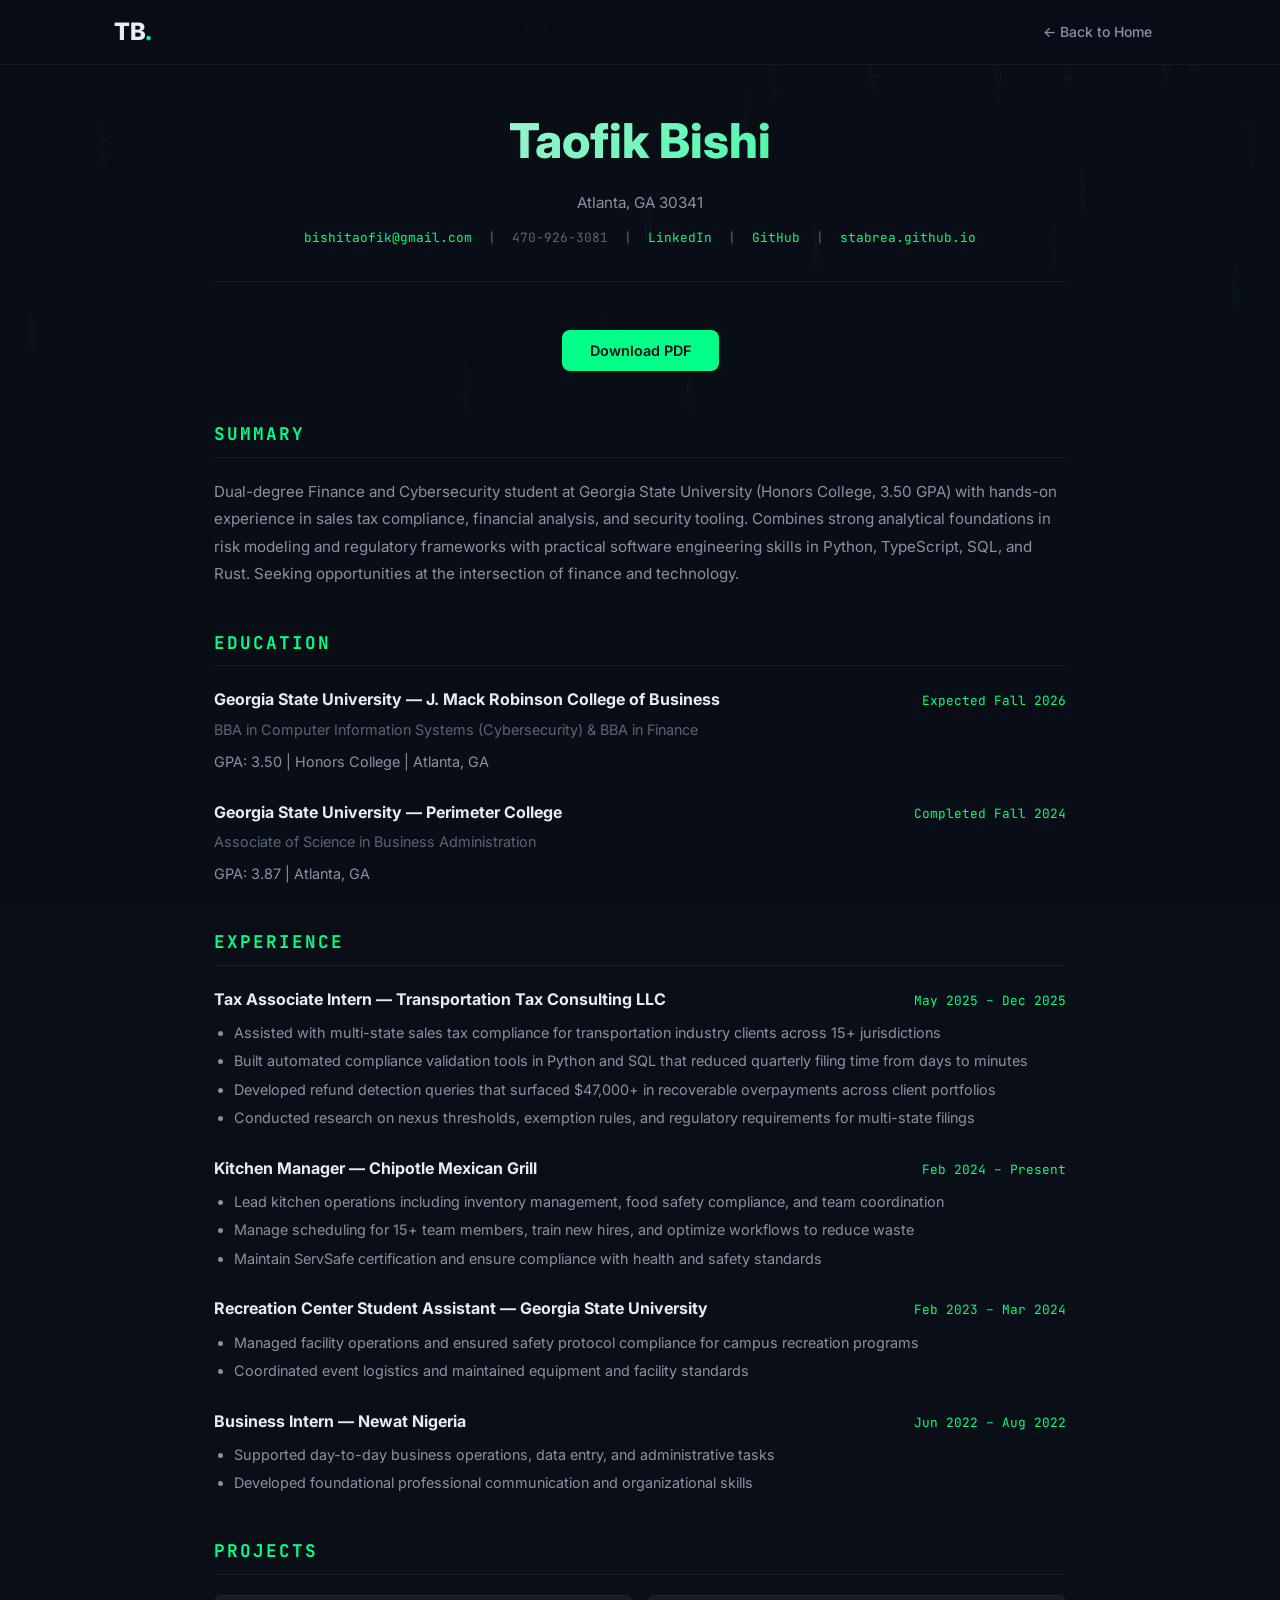
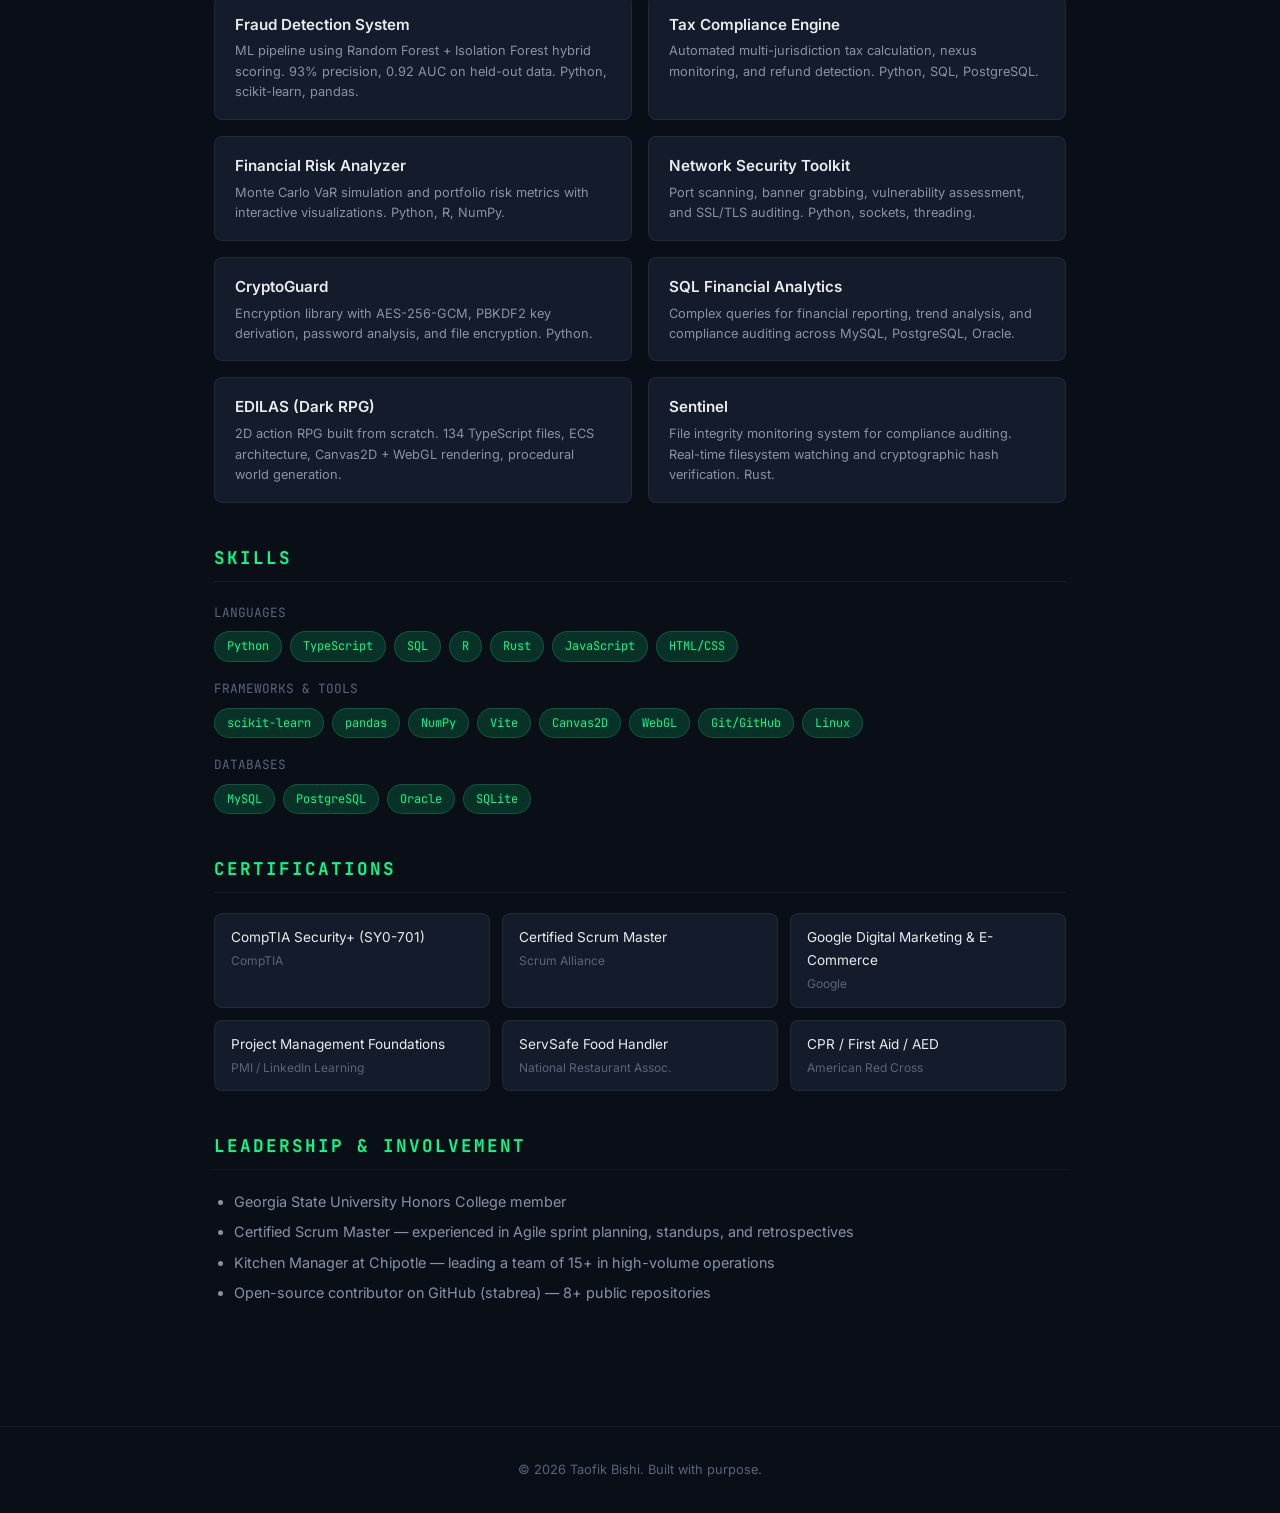
==== commit 2b8b0136: "Add Web3Forms API key and uploadable PDF resume" ====
--- a/resume.html
+++ b/resume.html
@@ -522,12 +522,12 @@
         collected.push({ email: email, timestamp: new Date().toISOString() });
         localStorage.setItem('resume_emails', JSON.stringify(collected));
 
-        // Send to Web3Forms (replace YOUR_ACCESS_KEY_HERE with your actual key from https://web3forms.com)
+        // Send to Web3Forms (replace d6acafe5-a19f-4787-92f9-820378693a3b with your actual key from https://web3forms.com)
         fetch('https://api.web3forms.com/submit', {
           method: 'POST',
           headers: { 'Content-Type': 'application/json' },
           body: JSON.stringify({
-            access_key: 'YOUR_ACCESS_KEY_HERE',
+            access_key: 'd6acafe5-a19f-4787-92f9-820378693a3b',
             subject: 'Resume Download Request',
             email: email,
             message: 'Someone downloaded your resume from stabrea.github.io'
--- a/styles.css
+++ b/styles.css
@@ -1159,3 +1159,45 @@
     text-align: center;
   }
 }
+
+/* --- Accessibility --- */
+
+/* Disable animations for users who prefer reduced motion */
+@media (prefers-reduced-motion: reduce) {
+  *, *::before, *::after {
+    animation-duration: 0.01ms !important;
+    animation-iteration-count: 1 !important;
+    transition-duration: 0.01ms !important;
+    scroll-behavior: auto !important;
+  }
+  .fade-in {
+    opacity: 1;
+    transform: none;
+  }
+  .hero-scroll-indicator {
+    animation: none;
+  }
+}
+
+/* Focus-visible styles for keyboard navigation */
+:focus-visible {
+  outline: 2px solid var(--accent);
+  outline-offset: 2px;
+  border-radius: 2px;
+}
+
+a:focus-visible,
+button:focus-visible,
+input:focus-visible {
+  outline: 2px solid var(--accent);
+  outline-offset: 2px;
+}
+
+.btn:focus-visible {
+  box-shadow: 0 0 0 3px var(--accent-glow);
+}
+
+.nav-links a:focus-visible {
+  background: var(--accent-dim);
+  outline: none;
+}
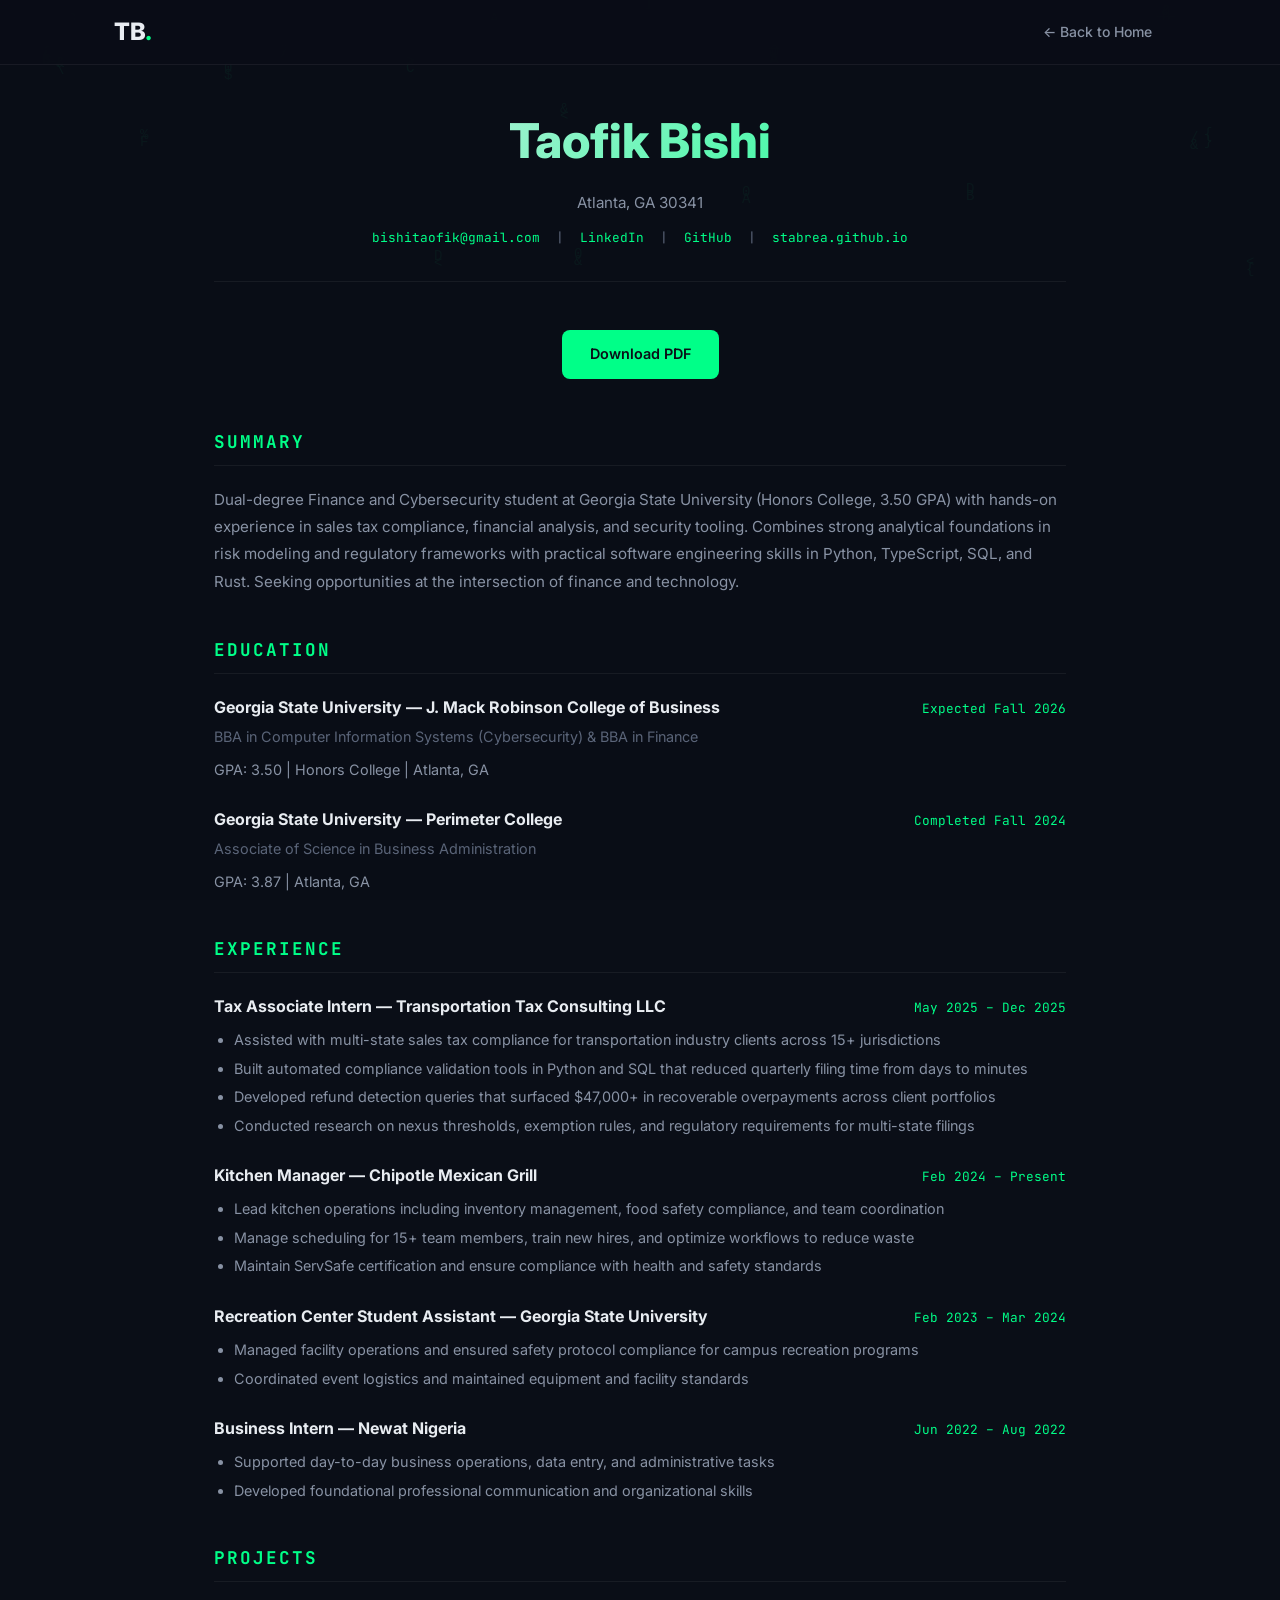
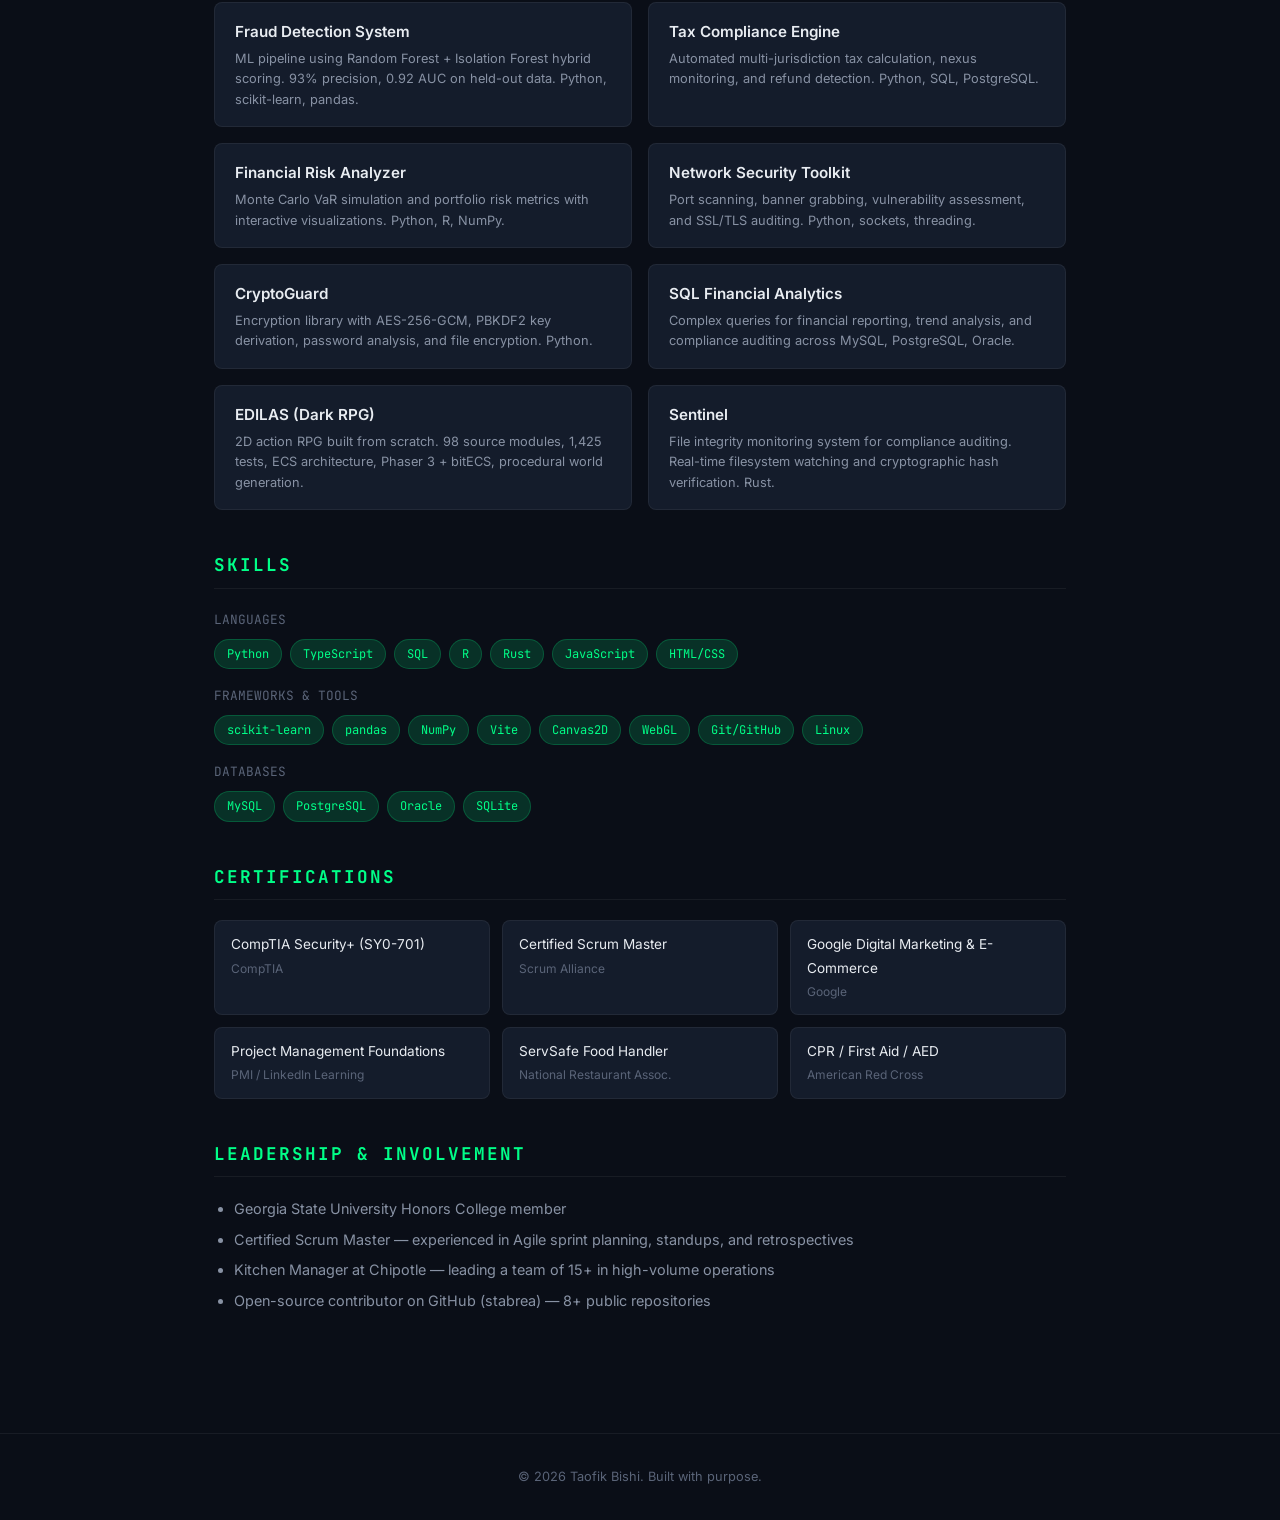
==== commit fba8a37a: "fix: remove email gate, update EDILAS stats, remove phone number, clean up Web3Forms" ====
--- a/resume.html
+++ b/resume.html
@@ -1,572 +1,404 @@
-<!DOCTYPE html>
-<html lang="en">
-<head>
-  <meta charset="UTF-8">
-  <meta name="viewport" content="width=device-width, initial-scale=1.0">
-  <meta name="description" content="Resume of Taofik Bishi — Dual-degree Finance and Cybersecurity student at Georgia State University with experience in tax compliance, financial analysis, and security tooling.">
-  <meta name="author" content="Taofik Bishi">
-  <meta property="og:title" content="Resume — Taofik Bishi">
-  <meta property="og:description" content="Dual-degree Finance and Cybersecurity student at GSU with hands-on experience in sales tax compliance, financial analysis, and security tooling.">
-  <meta property="og:type" content="website">
-  <meta property="og:url" content="https://stabrea.github.io/resume.html">
-  <link rel="icon" href="data:image/svg+xml,<svg xmlns='http://www.w3.org/2000/svg' viewBox='0 0 100 100'><text y='.9em' font-size='90'>&#x1f6e1;</text></svg>">
-  <title>Resume | Taofik Bishi</title>
-  <link rel="preconnect" href="https://fonts.googleapis.com">
-  <link rel="preconnect" href="https://fonts.gstatic.com" crossorigin>
-  <link href="https://fonts.googleapis.com/css2?family=Inter:wght@300;400;500;600;700;800&family=JetBrains+Mono:wght@400;500&display=swap" rel="stylesheet">
-  <link rel="stylesheet" href="styles.css">
-  <style>
-    .resume-page {
-      position: relative;
-      z-index: 1;
-      max-width: 900px;
-      margin: 0 auto;
-      padding: 100px 24px 80px;
-    }
-    .resume-header {
-      text-align: center;
-      margin-bottom: 48px;
-      padding-bottom: 32px;
-      border-bottom: 1px solid var(--border);
-    }
-    .resume-header h1 {
-      font-size: clamp(2rem, 5vw, 3rem);
-      font-weight: 800;
-      margin-bottom: 8px;
-      background: linear-gradient(135deg, var(--text-primary) 0%, var(--accent) 100%);
-      -webkit-background-clip: text;
-      -webkit-text-fill-color: transparent;
-      background-clip: text;
-    }
-    .resume-header .resume-location {
-      color: var(--text-secondary);
-      font-size: 0.95rem;
-      margin-bottom: 12px;
-    }
-    .resume-links {
-      display: flex;
-      flex-wrap: wrap;
-      justify-content: center;
-      gap: 16px;
-      font-family: var(--font-mono);
-      font-size: 0.8rem;
-    }
-    .resume-links a {
-      color: var(--accent);
-    }
-    .resume-links span {
-      color: var(--text-muted);
-    }
-    .resume-download-bar {
-      text-align: center;
-      margin-bottom: 48px;
-    }
-    .resume-section {
-      margin-bottom: 40px;
-    }
-    .resume-section-title {
-      font-size: 1.1rem;
-      font-weight: 700;
-      text-transform: uppercase;
-      letter-spacing: 2px;
-      color: var(--accent);
-      font-family: var(--font-mono);
-      margin-bottom: 20px;
-      padding-bottom: 8px;
-      border-bottom: 1px solid var(--border);
-    }
-    .resume-summary {
-      color: var(--text-secondary);
-      font-size: 0.95rem;
-      line-height: 1.8;
-    }
-    .resume-entry {
-      margin-bottom: 24px;
-    }
-    .resume-entry-header {
-      display: flex;
-      justify-content: space-between;
-      align-items: baseline;
-      flex-wrap: wrap;
-      gap: 8px;
-      margin-bottom: 4px;
-    }
-    .resume-entry-title {
-      font-size: 1rem;
-      font-weight: 700;
-      color: var(--text-primary);
-    }
-    .resume-entry-date {
-      font-family: var(--font-mono);
-      font-size: 0.8rem;
-      color: var(--accent);
-      white-space: nowrap;
-    }
-    .resume-entry-subtitle {
-      font-size: 0.9rem;
-      color: var(--text-muted);
-      margin-bottom: 8px;
-    }
-    .resume-entry p,
-    .resume-entry li {
-      color: var(--text-secondary);
-      font-size: 0.9rem;
-      line-height: 1.7;
-    }
-    .resume-entry ul {
-      padding-left: 20px;
-      margin-top: 8px;
-    }
-    .resume-entry li {
-      margin-bottom: 4px;
-    }
-    .resume-projects-grid {
-      display: grid;
-      grid-template-columns: 1fr 1fr;
-      gap: 16px;
-    }
-    .resume-project {
-      background: var(--bg-card);
-      border: 1px solid var(--border);
-      border-radius: var(--radius);
-      padding: 16px 20px;
-    }
-    .resume-project h4 {
-      font-size: 0.95rem;
-      font-weight: 600;
-      margin-bottom: 4px;
-    }
-    .resume-project p {
-      color: var(--text-secondary);
-      font-size: 0.8rem;
-      line-height: 1.6;
-    }
-    .resume-skills-list {
-      display: flex;
-      flex-wrap: wrap;
-      gap: 8px;
-    }
-    .resume-skills-list span {
-      font-family: var(--font-mono);
-      font-size: 0.75rem;
-      padding: 4px 12px;
-      background: var(--accent-dim);
-      color: var(--accent);
-      border-radius: 20px;
-      border: 1px solid var(--border-accent);
-    }
-    .resume-certs-grid {
-      display: grid;
-      grid-template-columns: repeat(auto-fill, minmax(220px, 1fr));
-      gap: 12px;
-    }
-    .resume-cert {
-      background: var(--bg-card);
-      border: 1px solid var(--border);
-      border-radius: var(--radius);
-      padding: 12px 16px;
-      font-size: 0.85rem;
-      color: var(--text-primary);
-    }
-    .resume-cert small {
-      display: block;
-      color: var(--text-muted);
-      font-size: 0.75rem;
-      margin-top: 2px;
-    }
-    .resume-leadership-list li {
-      color: var(--text-secondary);
-      font-size: 0.9rem;
-      margin-bottom: 6px;
-    }
-
-    /* Email gate modal */
-    .email-modal-overlay {
-      display: none;
-      position: fixed;
-      top: 0; left: 0; right: 0; bottom: 0;
-      background: rgba(10, 14, 23, 0.9);
-      z-index: 2000;
-      align-items: center;
-      justify-content: center;
-    }
-    .email-modal-overlay.active {
-      display: flex;
-    }
-    .email-modal {
-      background: var(--bg-card);
-      border: 1px solid var(--border-accent);
-      border-radius: var(--radius-lg);
-      padding: 40px;
-      max-width: 420px;
-      width: 90%;
-      text-align: center;
-      box-shadow: 0 0 40px rgba(0, 255, 136, 0.1);
-    }
-    .email-modal h3 {
-      font-size: 1.2rem;
-      margin-bottom: 8px;
-    }
-    .email-modal p {
-      color: var(--text-secondary);
-      font-size: 0.85rem;
-      margin-bottom: 20px;
-    }
-    .email-modal input[type="email"] {
-      width: 100%;
-      padding: 12px 16px;
-      background: var(--bg-primary);
-      border: 1px solid var(--border);
-      border-radius: var(--radius);
-      color: var(--text-primary);
-      font-family: var(--font-body);
-      font-size: 0.9rem;
-      outline: none;
-      transition: border-color var(--transition);
-      margin-bottom: 12px;
-    }
-    .email-modal input[type="email"]:focus {
-      border-color: var(--accent);
-    }
-    .email-modal .btn {
-      width: 100%;
-      margin-bottom: 8px;
-    }
-    .email-modal .modal-skip {
-      font-size: 0.75rem;
-      color: var(--text-muted);
-      cursor: pointer;
-      background: none;
-      border: none;
-      font-family: var(--font-body);
-    }
-    .email-modal .modal-skip:hover {
-      color: var(--text-secondary);
-    }
-    .email-modal .modal-error {
-      color: #ff5555;
-      font-size: 0.8rem;
-      margin-bottom: 8px;
-      display: none;
-    }
-
-    @media (max-width: 640px) {
-      .resume-page { padding: 90px 16px 60px; }
-      .resume-entry-header { flex-direction: column; }
-      .resume-projects-grid { grid-template-columns: 1fr; }
-      .resume-links { flex-direction: column; gap: 8px; }
-    }
-  </style>
-</head>
-<body>
-  <canvas id="matrix-bg" aria-hidden="true"></canvas>
-
-  <!-- Navigation -->
-  <nav id="navbar" class="scrolled" role="navigation" aria-label="Resume navigation">
-    <div class="nav-container">
-      <a href="index.html" class="nav-logo">TB<span class="accent">.</span></a>
-      <ul class="nav-links" id="nav-links" role="list">
-        <li><a href="index.html">&larr; Back to Home</a></li>
-      </ul>
-    </div>
-  </nav>
-
-  <!-- Email Gate Modal -->
-  <div class="email-modal-overlay" id="email-modal">
-    <div class="email-modal">
-      <h3>Download Resume (PDF)</h3>
-      <p>Enter your email to receive the latest version of my resume.</p>
-      <div class="modal-error" id="modal-error">Please enter a valid email address.</div>
-      <input type="email" id="email-input" placeholder="you@example.com" autocomplete="email">
-      <button class="btn btn-primary" id="email-submit">Download PDF</button>
-      <button class="modal-skip" id="email-skip">No thanks, just view the web version</button>
-    </div>
-  </div>
-
-  <!-- Resume Content -->
-  <div class="resume-page">
-    <header class="resume-header">
-      <h1>Taofik Bishi</h1>
-      <p class="resume-location">Atlanta, GA 30341</p>
-      <div class="resume-links">
-        <a href="mailto:bishitaofik@gmail.com">bishitaofik@gmail.com</a>
-        <span>|</span>
-        <span>470-926-3081</span>
-        <span>|</span>
-        <a href="https://linkedin.com/in/taofikbishi" target="_blank" rel="noopener noreferrer">LinkedIn</a>
-        <span>|</span>
-        <a href="https://github.com/stabrea" target="_blank" rel="noopener noreferrer">GitHub</a>
-        <span>|</span>
-        <a href="https://stabrea.github.io" target="_blank" rel="noopener noreferrer">stabrea.github.io</a>
-      </div>
-    </header>
-
-    <div class="resume-download-bar">
-      <button class="btn btn-primary" id="download-pdf-btn">Download PDF</button>
-    </div>
-
-    <!-- Summary -->
-    <div class="resume-section">
-      <h2 class="resume-section-title">Summary</h2>
-      <p class="resume-summary">
-        Dual-degree Finance and Cybersecurity student at Georgia State University (Honors College, 3.50 GPA) with hands-on experience in sales tax compliance, financial analysis, and security tooling. Combines strong analytical foundations in risk modeling and regulatory frameworks with practical software engineering skills in Python, TypeScript, SQL, and Rust. Seeking opportunities at the intersection of finance and technology.
-      </p>
-    </div>
-
-    <!-- Education -->
-    <div class="resume-section">
-      <h2 class="resume-section-title">Education</h2>
-
-      <div class="resume-entry">
-        <div class="resume-entry-header">
-          <span class="resume-entry-title">Georgia State University &mdash; J. Mack Robinson College of Business</span>
-          <span class="resume-entry-date">Expected Fall 2026</span>
-        </div>
-        <div class="resume-entry-subtitle">BBA in Computer Information Systems (Cybersecurity) &amp; BBA in Finance</div>
-        <p>GPA: 3.50 | Honors College | Atlanta, GA</p>
-      </div>
-
-      <div class="resume-entry">
-        <div class="resume-entry-header">
-          <span class="resume-entry-title">Georgia State University &mdash; Perimeter College</span>
-          <span class="resume-entry-date">Completed Fall 2024</span>
-        </div>
-        <div class="resume-entry-subtitle">Associate of Science in Business Administration</div>
-        <p>GPA: 3.87 | Atlanta, GA</p>
-      </div>
-    </div>
-
-    <!-- Experience -->
-    <div class="resume-section">
-      <h2 class="resume-section-title">Experience</h2>
-
-      <div class="resume-entry">
-        <div class="resume-entry-header">
-          <span class="resume-entry-title">Tax Associate Intern &mdash; Transportation Tax Consulting LLC</span>
-          <span class="resume-entry-date">May 2025 &ndash; Dec 2025</span>
-        </div>
-        <ul>
-          <li>Assisted with multi-state sales tax compliance for transportation industry clients across 15+ jurisdictions</li>
-          <li>Built automated compliance validation tools in Python and SQL that reduced quarterly filing time from days to minutes</li>
-          <li>Developed refund detection queries that surfaced $47,000+ in recoverable overpayments across client portfolios</li>
-          <li>Conducted research on nexus thresholds, exemption rules, and regulatory requirements for multi-state filings</li>
-        </ul>
-      </div>
-
-      <div class="resume-entry">
-        <div class="resume-entry-header">
-          <span class="resume-entry-title">Kitchen Manager &mdash; Chipotle Mexican Grill</span>
-          <span class="resume-entry-date">Feb 2024 &ndash; Present</span>
-        </div>
-        <ul>
-          <li>Lead kitchen operations including inventory management, food safety compliance, and team coordination</li>
-          <li>Manage scheduling for 15+ team members, train new hires, and optimize workflows to reduce waste</li>
-          <li>Maintain ServSafe certification and ensure compliance with health and safety standards</li>
-        </ul>
-      </div>
-
-      <div class="resume-entry">
-        <div class="resume-entry-header">
-          <span class="resume-entry-title">Recreation Center Student Assistant &mdash; Georgia State University</span>
-          <span class="resume-entry-date">Feb 2023 &ndash; Mar 2024</span>
-        </div>
-        <ul>
-          <li>Managed facility operations and ensured safety protocol compliance for campus recreation programs</li>
-          <li>Coordinated event logistics and maintained equipment and facility standards</li>
-        </ul>
-      </div>
-
-      <div class="resume-entry">
-        <div class="resume-entry-header">
-          <span class="resume-entry-title">Business Intern &mdash; Newat Nigeria</span>
-          <span class="resume-entry-date">Jun 2022 &ndash; Aug 2022</span>
-        </div>
-        <ul>
-          <li>Supported day-to-day business operations, data entry, and administrative tasks</li>
-          <li>Developed foundational professional communication and organizational skills</li>
-        </ul>
-      </div>
-    </div>
-
-    <!-- Projects -->
-    <div class="resume-section">
-      <h2 class="resume-section-title">Projects</h2>
-      <div class="resume-projects-grid">
-        <div class="resume-project">
-          <h4>Fraud Detection System</h4>
-          <p>ML pipeline using Random Forest + Isolation Forest hybrid scoring. 93% precision, 0.92 AUC on held-out data. Python, scikit-learn, pandas.</p>
-        </div>
-        <div class="resume-project">
-          <h4>Tax Compliance Engine</h4>
-          <p>Automated multi-jurisdiction tax calculation, nexus monitoring, and refund detection. Python, SQL, PostgreSQL.</p>
-        </div>
-        <div class="resume-project">
-          <h4>Financial Risk Analyzer</h4>
-          <p>Monte Carlo VaR simulation and portfolio risk metrics with interactive visualizations. Python, R, NumPy.</p>
-        </div>
-        <div class="resume-project">
-          <h4>Network Security Toolkit</h4>
-          <p>Port scanning, banner grabbing, vulnerability assessment, and SSL/TLS auditing. Python, sockets, threading.</p>
-        </div>
-        <div class="resume-project">
-          <h4>CryptoGuard</h4>
-          <p>Encryption library with AES-256-GCM, PBKDF2 key derivation, password analysis, and file encryption. Python.</p>
-        </div>
-        <div class="resume-project">
-          <h4>SQL Financial Analytics</h4>
-          <p>Complex queries for financial reporting, trend analysis, and compliance auditing across MySQL, PostgreSQL, Oracle.</p>
-        </div>
-        <div class="resume-project">
-          <h4>EDILAS (Dark RPG)</h4>
-          <p>2D action RPG built from scratch. 134 TypeScript files, ECS architecture, Canvas2D + WebGL rendering, procedural world generation.</p>
-        </div>
-        <div class="resume-project">
-          <h4>Sentinel</h4>
-          <p>File integrity monitoring system for compliance auditing. Real-time filesystem watching and cryptographic hash verification. Rust.</p>
-        </div>
-      </div>
-    </div>
-
-    <!-- Skills -->
-    <div class="resume-section">
-      <h2 class="resume-section-title">Skills</h2>
-      <div style="margin-bottom: 16px;">
-        <p style="color: var(--text-muted); font-size: 0.8rem; font-family: var(--font-mono); margin-bottom: 8px;">LANGUAGES</p>
-        <div class="resume-skills-list">
-          <span>Python</span><span>TypeScript</span><span>SQL</span><span>R</span><span>Rust</span><span>JavaScript</span><span>HTML/CSS</span>
-        </div>
-      </div>
-      <div style="margin-bottom: 16px;">
-        <p style="color: var(--text-muted); font-size: 0.8rem; font-family: var(--font-mono); margin-bottom: 8px;">FRAMEWORKS & TOOLS</p>
-        <div class="resume-skills-list">
-          <span>scikit-learn</span><span>pandas</span><span>NumPy</span><span>Vite</span><span>Canvas2D</span><span>WebGL</span><span>Git/GitHub</span><span>Linux</span>
-        </div>
-      </div>
-      <div>
-        <p style="color: var(--text-muted); font-size: 0.8rem; font-family: var(--font-mono); margin-bottom: 8px;">DATABASES</p>
-        <div class="resume-skills-list">
-          <span>MySQL</span><span>PostgreSQL</span><span>Oracle</span><span>SQLite</span>
-        </div>
-      </div>
-    </div>
-
-    <!-- Certifications -->
-    <div class="resume-section">
-      <h2 class="resume-section-title">Certifications</h2>
-      <div class="resume-certs-grid">
-        <div class="resume-cert">CompTIA Security+ (SY0-701)<small>CompTIA</small></div>
-        <div class="resume-cert">Certified Scrum Master<small>Scrum Alliance</small></div>
-        <div class="resume-cert">Google Digital Marketing &amp; E-Commerce<small>Google</small></div>
-        <div class="resume-cert">Project Management Foundations<small>PMI / LinkedIn Learning</small></div>
-        <div class="resume-cert">ServSafe Food Handler<small>National Restaurant Assoc.</small></div>
-        <div class="resume-cert">CPR / First Aid / AED<small>American Red Cross</small></div>
-      </div>
-    </div>
-
-    <!-- Leadership -->
-    <div class="resume-section">
-      <h2 class="resume-section-title">Leadership &amp; Involvement</h2>
-      <ul class="resume-leadership-list" style="padding-left: 20px;">
-        <li>Georgia State University Honors College member</li>
-        <li>Certified Scrum Master &mdash; experienced in Agile sprint planning, standups, and retrospectives</li>
-        <li>Kitchen Manager at Chipotle &mdash; leading a team of 15+ in high-volume operations</li>
-        <li>Open-source contributor on GitHub (stabrea) &mdash; 8+ public repositories</li>
-      </ul>
-    </div>
-  </div>
-
-  <!-- Footer -->
-  <footer class="footer">
-    <div class="container">
-      <p>&copy; 2026 Taofik Bishi. Built with purpose.</p>
-    </div>
-  </footer>
-
-  <script src="script.js"></script>
-  <script>
-    // Email-gated PDF download
-    (function() {
-      var modal = document.getElementById('email-modal');
-      var emailInput = document.getElementById('email-input');
-      var submitBtn = document.getElementById('email-submit');
-      var skipBtn = document.getElementById('email-skip');
-      var errorMsg = document.getElementById('modal-error');
-      var downloadBtn = document.getElementById('download-pdf-btn');
-
-      if (!modal || !downloadBtn) return;
-
-      function openModal() {
-        modal.classList.add('active');
-        setTimeout(function() { emailInput.focus(); }, 100);
-      }
-
-      function closeModal() {
-        modal.classList.remove('active');
-        errorMsg.style.display = 'none';
-      }
-
-      function isValidEmail(email) {
-        return /^[^\s@]+@[^\s@]+\.[^\s@]+$/.test(email);
-      }
-
-      function submitEmail() {
-        var email = emailInput.value.trim();
-        if (!isValidEmail(email)) {
-          errorMsg.style.display = 'block';
-          return;
-        }
-        errorMsg.style.display = 'none';
-
-        // Store locally
-        var collected = JSON.parse(localStorage.getItem('resume_emails') || '[]');
-        collected.push({ email: email, timestamp: new Date().toISOString() });
-        localStorage.setItem('resume_emails', JSON.stringify(collected));
-
-        // Send to Web3Forms (replace d6acafe5-a19f-4787-92f9-820378693a3b with your actual key from https://web3forms.com)
-        fetch('https://api.web3forms.com/submit', {
-          method: 'POST',
-          headers: { 'Content-Type': 'application/json' },
-          body: JSON.stringify({
-            access_key: 'd6acafe5-a19f-4787-92f9-820378693a3b',
-            subject: 'Resume Download Request',
-            email: email,
-            message: 'Someone downloaded your resume from stabrea.github.io'
-          })
-        }).catch(function() {
-          // Silently fail — localStorage already has the record
-        });
-
-        closeModal();
-        triggerDownload();
-      }
-
-      function triggerDownload() {
-        // Replace this URL with the actual path to your PDF resume
-        var link = document.createElement('a');
-        link.href = 'Taofik_Bishi_Resume.pdf';
-        link.download = 'Taofik_Bishi_Resume.pdf';
-        document.body.appendChild(link);
-        link.click();
-        document.body.removeChild(link);
-      }
-
-      downloadBtn.addEventListener('click', openModal);
-      submitBtn.addEventListener('click', submitEmail);
-      emailInput.addEventListener('keydown', function(e) {
-        if (e.key === 'Enter') submitEmail();
-      });
-      skipBtn.addEventListener('click', closeModal);
-
-      // Close on overlay click
-      modal.addEventListener('click', function(e) {
-        if (e.target === modal) closeModal();
-      });
-
-      // Close on Escape
-      document.addEventListener('keydown', function(e) {
-        if (e.key === 'Escape') closeModal();
-      });
-    })();
-  </script>
-</body>
-</html>
+<!DOCTYPE html>
+<html lang="en">
+<head>
+  <meta charset="UTF-8">
+  <meta name="viewport" content="width=device-width, initial-scale=1.0">
+  <meta name="description" content="Resume of Taofik Bishi — Dual-degree Finance and Cybersecurity student at Georgia State University with experience in tax compliance, financial analysis, and security tooling.">
+  <meta name="author" content="Taofik Bishi">
+  <meta property="og:title" content="Resume — Taofik Bishi">
+  <meta property="og:description" content="Dual-degree Finance and Cybersecurity student at GSU with hands-on experience in sales tax compliance, financial analysis, and security tooling.">
+  <meta property="og:type" content="website">
+  <meta property="og:url" content="https://stabrea.github.io/resume.html">
+  <link rel="icon" href="data:image/svg+xml,<svg xmlns='http://www.w3.org/2000/svg' viewBox='0 0 100 100'><text y='.9em' font-size='90'>&#x1f6e1;</text></svg>">
+  <title>Resume | Taofik Bishi</title>
+  <link rel="preconnect" href="https://fonts.googleapis.com">
+  <link rel="preconnect" href="https://fonts.gstatic.com" crossorigin>
+  <link href="https://fonts.googleapis.com/css2?family=Inter:wght@300;400;500;600;700;800&family=JetBrains+Mono:wght@400;500&display=swap" rel="stylesheet">
+  <link rel="stylesheet" href="styles.css">
+  <style>
+    .resume-page {
+      position: relative;
+      z-index: 1;
+      max-width: 900px;
+      margin: 0 auto;
+      padding: 100px 24px 80px;
+    }
+    .resume-header {
+      text-align: center;
+      margin-bottom: 48px;
+      padding-bottom: 32px;
+      border-bottom: 1px solid var(--border);
+    }
+    .resume-header h1 {
+      font-size: clamp(2rem, 5vw, 3rem);
+      font-weight: 800;
+      margin-bottom: 8px;
+      background: linear-gradient(135deg, var(--text-primary) 0%, var(--accent) 100%);
+      -webkit-background-clip: text;
+      -webkit-text-fill-color: transparent;
+      background-clip: text;
+    }
+    .resume-header .resume-location {
+      color: var(--text-secondary);
+      font-size: 0.95rem;
+      margin-bottom: 12px;
+    }
+    .resume-links {
+      display: flex;
+      flex-wrap: wrap;
+      justify-content: center;
+      gap: 16px;
+      font-family: var(--font-mono);
+      font-size: 0.8rem;
+    }
+    .resume-links a {
+      color: var(--accent);
+    }
+    .resume-links span {
+      color: var(--text-muted);
+    }
+    .resume-download-bar {
+      text-align: center;
+      margin-bottom: 48px;
+    }
+    .resume-section {
+      margin-bottom: 40px;
+    }
+    .resume-section-title {
+      font-size: 1.1rem;
+      font-weight: 700;
+      text-transform: uppercase;
+      letter-spacing: 2px;
+      color: var(--accent);
+      font-family: var(--font-mono);
+      margin-bottom: 20px;
+      padding-bottom: 8px;
+      border-bottom: 1px solid var(--border);
+    }
+    .resume-summary {
+      color: var(--text-secondary);
+      font-size: 0.95rem;
+      line-height: 1.8;
+    }
+    .resume-entry {
+      margin-bottom: 24px;
+    }
+    .resume-entry-header {
+      display: flex;
+      justify-content: space-between;
+      align-items: baseline;
+      flex-wrap: wrap;
+      gap: 8px;
+      margin-bottom: 4px;
+    }
+    .resume-entry-title {
+      font-size: 1rem;
+      font-weight: 700;
+      color: var(--text-primary);
+    }
+    .resume-entry-date {
+      font-family: var(--font-mono);
+      font-size: 0.8rem;
+      color: var(--accent);
+      white-space: nowrap;
+    }
+    .resume-entry-subtitle {
+      font-size: 0.9rem;
+      color: var(--text-muted);
+      margin-bottom: 8px;
+    }
+    .resume-entry p,
+    .resume-entry li {
+      color: var(--text-secondary);
+      font-size: 0.9rem;
+      line-height: 1.7;
+    }
+    .resume-entry ul {
+      padding-left: 20px;
+      margin-top: 8px;
+    }
+    .resume-entry li {
+      margin-bottom: 4px;
+    }
+    .resume-projects-grid {
+      display: grid;
+      grid-template-columns: 1fr 1fr;
+      gap: 16px;
+    }
+    .resume-project {
+      background: var(--bg-card);
+      border: 1px solid var(--border);
+      border-radius: var(--radius);
+      padding: 16px 20px;
+    }
+    .resume-project h4 {
+      font-size: 0.95rem;
+      font-weight: 600;
+      margin-bottom: 4px;
+    }
+    .resume-project p {
+      color: var(--text-secondary);
+      font-size: 0.8rem;
+      line-height: 1.6;
+    }
+    .resume-skills-list {
+      display: flex;
+      flex-wrap: wrap;
+      gap: 8px;
+    }
+    .resume-skills-list span {
+      font-family: var(--font-mono);
+      font-size: 0.75rem;
+      padding: 4px 12px;
+      background: var(--accent-dim);
+      color: var(--accent);
+      border-radius: 20px;
+      border: 1px solid var(--border-accent);
+    }
+    .resume-certs-grid {
+      display: grid;
+      grid-template-columns: repeat(auto-fill, minmax(220px, 1fr));
+      gap: 12px;
+    }
+    .resume-cert {
+      background: var(--bg-card);
+      border: 1px solid var(--border);
+      border-radius: var(--radius);
+      padding: 12px 16px;
+      font-size: 0.85rem;
+      color: var(--text-primary);
+    }
+    .resume-cert small {
+      display: block;
+      color: var(--text-muted);
+      font-size: 0.75rem;
+      margin-top: 2px;
+    }
+    .resume-leadership-list li {
+      color: var(--text-secondary);
+      font-size: 0.9rem;
+      margin-bottom: 6px;
+    }
+
+
+    @media (max-width: 640px) {
+      .resume-page { padding: 90px 16px 60px; }
+      .resume-entry-header { flex-direction: column; }
+      .resume-projects-grid { grid-template-columns: 1fr; }
+      .resume-links { flex-direction: column; gap: 8px; }
+    }
+  </style>
+</head>
+<body>
+  <canvas id="matrix-bg" aria-hidden="true"></canvas>
+
+  <!-- Navigation -->
+  <nav id="navbar" class="scrolled" role="navigation" aria-label="Resume navigation">
+    <div class="nav-container">
+      <a href="index.html" class="nav-logo">TB<span class="accent">.</span></a>
+      <ul class="nav-links" id="nav-links" role="list">
+        <li><a href="index.html">&larr; Back to Home</a></li>
+      </ul>
+    </div>
+  </nav>
+
+  <!-- Resume Content -->
+  <div class="resume-page">
+    <header class="resume-header">
+      <h1>Taofik Bishi</h1>
+      <p class="resume-location">Atlanta, GA 30341</p>
+      <div class="resume-links">
+        <a href="mailto:bishitaofik@gmail.com">bishitaofik@gmail.com</a>
+        <span>|</span>
+        <a href="https://linkedin.com/in/taofikbishi" target="_blank" rel="noopener noreferrer">LinkedIn</a>
+        <span>|</span>
+        <a href="https://github.com/stabrea" target="_blank" rel="noopener noreferrer">GitHub</a>
+        <span>|</span>
+        <a href="https://stabrea.github.io" target="_blank" rel="noopener noreferrer">stabrea.github.io</a>
+      </div>
+    </header>
+
+    <div class="resume-download-bar">
+      <a href="Taofik_Bishi_Resume.pdf" download="Taofik_Bishi_Resume.pdf" class="btn btn-primary">Download PDF</a>
+    </div>
+
+    <!-- Summary -->
+    <div class="resume-section">
+      <h2 class="resume-section-title">Summary</h2>
+      <p class="resume-summary">
+        Dual-degree Finance and Cybersecurity student at Georgia State University (Honors College, 3.50 GPA) with hands-on experience in sales tax compliance, financial analysis, and security tooling. Combines strong analytical foundations in risk modeling and regulatory frameworks with practical software engineering skills in Python, TypeScript, SQL, and Rust. Seeking opportunities at the intersection of finance and technology.
+      </p>
+    </div>
+
+    <!-- Education -->
+    <div class="resume-section">
+      <h2 class="resume-section-title">Education</h2>
+
+      <div class="resume-entry">
+        <div class="resume-entry-header">
+          <span class="resume-entry-title">Georgia State University &mdash; J. Mack Robinson College of Business</span>
+          <span class="resume-entry-date">Expected Fall 2026</span>
+        </div>
+        <div class="resume-entry-subtitle">BBA in Computer Information Systems (Cybersecurity) &amp; BBA in Finance</div>
+        <p>GPA: 3.50 | Honors College | Atlanta, GA</p>
+      </div>
+
+      <div class="resume-entry">
+        <div class="resume-entry-header">
+          <span class="resume-entry-title">Georgia State University &mdash; Perimeter College</span>
+          <span class="resume-entry-date">Completed Fall 2024</span>
+        </div>
+        <div class="resume-entry-subtitle">Associate of Science in Business Administration</div>
+        <p>GPA: 3.87 | Atlanta, GA</p>
+      </div>
+    </div>
+
+    <!-- Experience -->
+    <div class="resume-section">
+      <h2 class="resume-section-title">Experience</h2>
+
+      <div class="resume-entry">
+        <div class="resume-entry-header">
+          <span class="resume-entry-title">Tax Associate Intern &mdash; Transportation Tax Consulting LLC</span>
+          <span class="resume-entry-date">May 2025 &ndash; Dec 2025</span>
+        </div>
+        <ul>
+          <li>Assisted with multi-state sales tax compliance for transportation industry clients across 15+ jurisdictions</li>
+          <li>Built automated compliance validation tools in Python and SQL that reduced quarterly filing time from days to minutes</li>
+          <li>Developed refund detection queries that surfaced $47,000+ in recoverable overpayments across client portfolios</li>
+          <li>Conducted research on nexus thresholds, exemption rules, and regulatory requirements for multi-state filings</li>
+        </ul>
+      </div>
+
+      <div class="resume-entry">
+        <div class="resume-entry-header">
+          <span class="resume-entry-title">Kitchen Manager &mdash; Chipotle Mexican Grill</span>
+          <span class="resume-entry-date">Feb 2024 &ndash; Present</span>
+        </div>
+        <ul>
+          <li>Lead kitchen operations including inventory management, food safety compliance, and team coordination</li>
+          <li>Manage scheduling for 15+ team members, train new hires, and optimize workflows to reduce waste</li>
+          <li>Maintain ServSafe certification and ensure compliance with health and safety standards</li>
+        </ul>
+      </div>
+
+      <div class="resume-entry">
+        <div class="resume-entry-header">
+          <span class="resume-entry-title">Recreation Center Student Assistant &mdash; Georgia State University</span>
+          <span class="resume-entry-date">Feb 2023 &ndash; Mar 2024</span>
+        </div>
+        <ul>
+          <li>Managed facility operations and ensured safety protocol compliance for campus recreation programs</li>
+          <li>Coordinated event logistics and maintained equipment and facility standards</li>
+        </ul>
+      </div>
+
+      <div class="resume-entry">
+        <div class="resume-entry-header">
+          <span class="resume-entry-title">Business Intern &mdash; Newat Nigeria</span>
+          <span class="resume-entry-date">Jun 2022 &ndash; Aug 2022</span>
+        </div>
+        <ul>
+          <li>Supported day-to-day business operations, data entry, and administrative tasks</li>
+          <li>Developed foundational professional communication and organizational skills</li>
+        </ul>
+      </div>
+    </div>
+
+    <!-- Projects -->
+    <div class="resume-section">
+      <h2 class="resume-section-title">Projects</h2>
+      <div class="resume-projects-grid">
+        <div class="resume-project">
+          <h4>Fraud Detection System</h4>
+          <p>ML pipeline using Random Forest + Isolation Forest hybrid scoring. 93% precision, 0.92 AUC on held-out data. Python, scikit-learn, pandas.</p>
+        </div>
+        <div class="resume-project">
+          <h4>Tax Compliance Engine</h4>
+          <p>Automated multi-jurisdiction tax calculation, nexus monitoring, and refund detection. Python, SQL, PostgreSQL.</p>
+        </div>
+        <div class="resume-project">
+          <h4>Financial Risk Analyzer</h4>
+          <p>Monte Carlo VaR simulation and portfolio risk metrics with interactive visualizations. Python, R, NumPy.</p>
+        </div>
+        <div class="resume-project">
+          <h4>Network Security Toolkit</h4>
+          <p>Port scanning, banner grabbing, vulnerability assessment, and SSL/TLS auditing. Python, sockets, threading.</p>
+        </div>
+        <div class="resume-project">
+          <h4>CryptoGuard</h4>
+          <p>Encryption library with AES-256-GCM, PBKDF2 key derivation, password analysis, and file encryption. Python.</p>
+        </div>
+        <div class="resume-project">
+          <h4>SQL Financial Analytics</h4>
+          <p>Complex queries for financial reporting, trend analysis, and compliance auditing across MySQL, PostgreSQL, Oracle.</p>
+        </div>
+        <div class="resume-project">
+          <h4>EDILAS (Dark RPG)</h4>
+          <p>2D action RPG built from scratch. 98 source modules, 1,425 tests, ECS architecture, Phaser 3 + bitECS, procedural world generation.</p>
+        </div>
+        <div class="resume-project">
+          <h4>Sentinel</h4>
+          <p>File integrity monitoring system for compliance auditing. Real-time filesystem watching and cryptographic hash verification. Rust.</p>
+        </div>
+      </div>
+    </div>
+
+    <!-- Skills -->
+    <div class="resume-section">
+      <h2 class="resume-section-title">Skills</h2>
+      <div style="margin-bottom: 16px;">
+        <p style="color: var(--text-muted); font-size: 0.8rem; font-family: var(--font-mono); margin-bottom: 8px;">LANGUAGES</p>
+        <div class="resume-skills-list">
+          <span>Python</span><span>TypeScript</span><span>SQL</span><span>R</span><span>Rust</span><span>JavaScript</span><span>HTML/CSS</span>
+        </div>
+      </div>
+      <div style="margin-bottom: 16px;">
+        <p style="color: var(--text-muted); font-size: 0.8rem; font-family: var(--font-mono); margin-bottom: 8px;">FRAMEWORKS & TOOLS</p>
+        <div class="resume-skills-list">
+          <span>scikit-learn</span><span>pandas</span><span>NumPy</span><span>Vite</span><span>Canvas2D</span><span>WebGL</span><span>Git/GitHub</span><span>Linux</span>
+        </div>
+      </div>
+      <div>
+        <p style="color: var(--text-muted); font-size: 0.8rem; font-family: var(--font-mono); margin-bottom: 8px;">DATABASES</p>
+        <div class="resume-skills-list">
+          <span>MySQL</span><span>PostgreSQL</span><span>Oracle</span><span>SQLite</span>
+        </div>
+      </div>
+    </div>
+
+    <!-- Certifications -->
+    <div class="resume-section">
+      <h2 class="resume-section-title">Certifications</h2>
+      <div class="resume-certs-grid">
+        <div class="resume-cert">CompTIA Security+ (SY0-701)<small>CompTIA</small></div>
+        <div class="resume-cert">Certified Scrum Master<small>Scrum Alliance</small></div>
+        <div class="resume-cert">Google Digital Marketing &amp; E-Commerce<small>Google</small></div>
+        <div class="resume-cert">Project Management Foundations<small>PMI / LinkedIn Learning</small></div>
+        <div class="resume-cert">ServSafe Food Handler<small>National Restaurant Assoc.</small></div>
+        <div class="resume-cert">CPR / First Aid / AED<small>American Red Cross</small></div>
+      </div>
+    </div>
+
+    <!-- Leadership -->
+    <div class="resume-section">
+      <h2 class="resume-section-title">Leadership &amp; Involvement</h2>
+      <ul class="resume-leadership-list" style="padding-left: 20px;">
+        <li>Georgia State University Honors College member</li>
+        <li>Certified Scrum Master &mdash; experienced in Agile sprint planning, standups, and retrospectives</li>
+        <li>Kitchen Manager at Chipotle &mdash; leading a team of 15+ in high-volume operations</li>
+        <li>Open-source contributor on GitHub (stabrea) &mdash; 8+ public repositories</li>
+      </ul>
+    </div>
+  </div>
+
+  <!-- Footer -->
+  <footer class="footer">
+    <div class="container">
+      <p>&copy; 2026 Taofik Bishi. Built with purpose.</p>
+    </div>
+  </footer>
+
+  <script src="script.js"></script>
+</body>
+</html>
